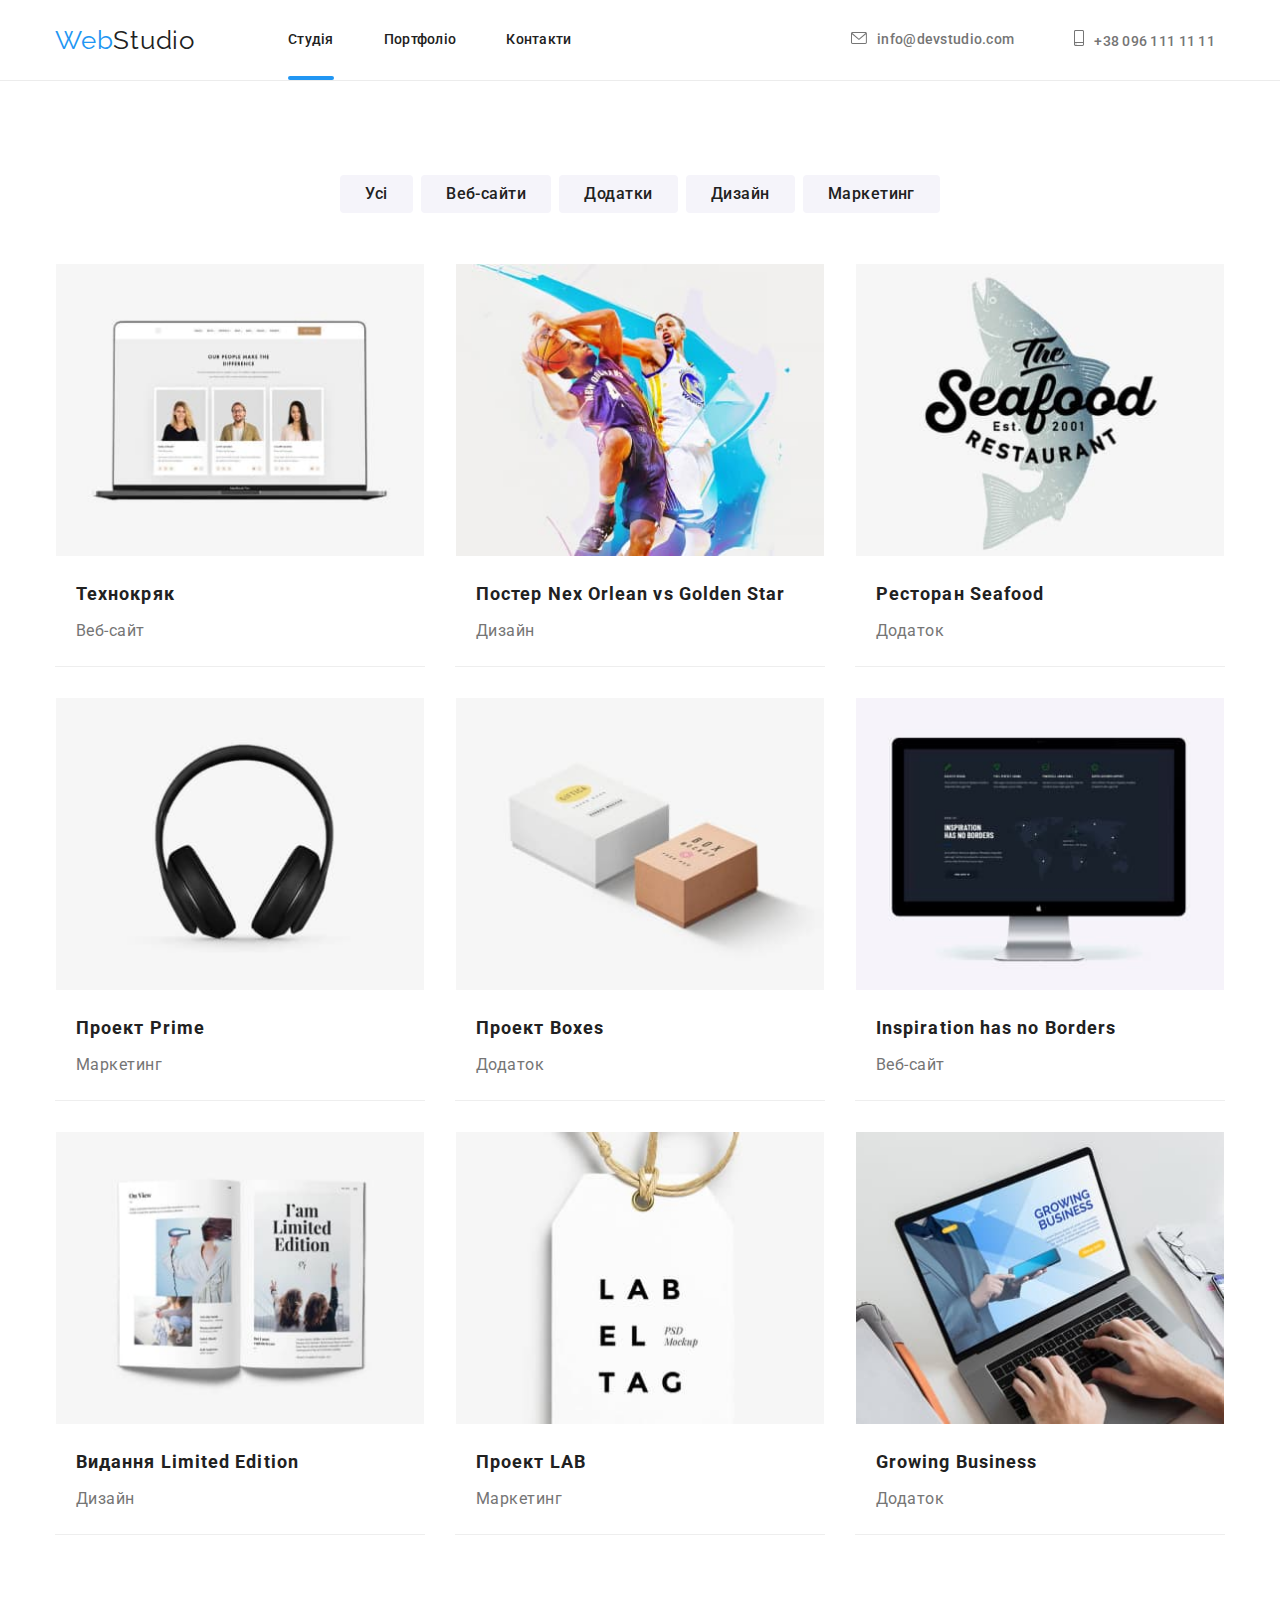
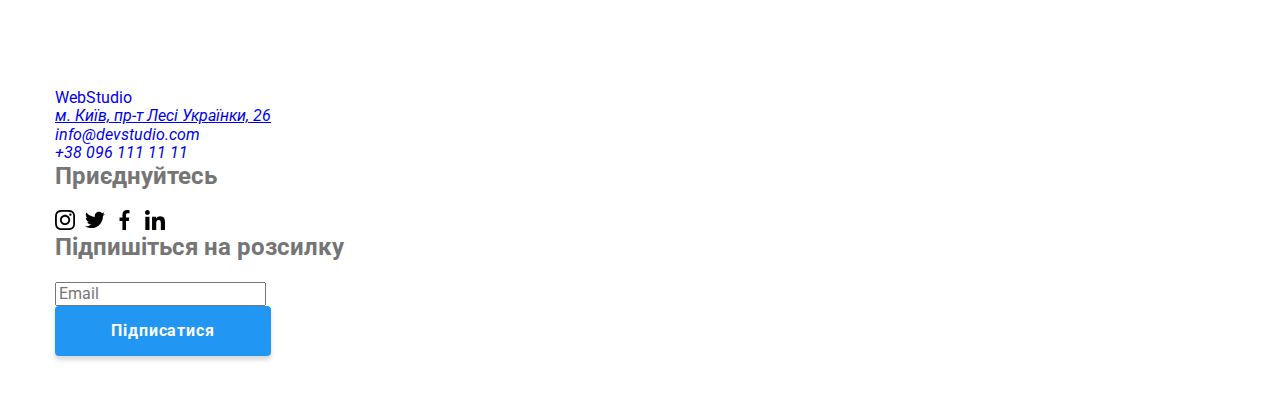
==== portgolio.html @ 2755cb15 "BEM-index.html" ====
<!DOCTYPE html>
<html lang="uk">
  <head>
    <meta charset="UTF-8" />
    <meta http-equiv="X-UA-Compatible" content="IE=edge" />
    <meta name="viewport" content="width=device-width, initial-scale=1.0" />
    <title>Document</title>

    <link rel="preconnect" href="https://fonts.googleapis.com" />
    <link rel="preconnect" href="https://fonts.gstatic.com" crossorigin />
    <link
      href="https://fonts.googleapis.com/css2?family=Raleway:wght@700&family=Roboto:wght@400;500;700;900&display=swap"
      rel="stylesheet"
    />
    <link rel="stylesheet" href="https://cdnjs.cloudflare.com/ajax/libs/modern-normalize/1.1.0/modern-normalize.css" />
    <link rel="stylesheet" href="./css/styles.css" />
  </head>
  <body>
    <header>
      <div class="container header">
        <a href="./index.html" class="logo header__logo link"><span class="logo__part">Web</span>Studio</a>
        <nav>
          <ul class="nav list">
            <li class="nav__item">
              <a href="./index.html" class="nav__link current">Студія</a>
            </li>
            <li class="nav__item">
              <a href="./portgolio.html" class="nav__link">Портфоліо</a>
            </li>
            <li class="nav__item"><a href="#" class="nav__link">Контакти</a></li>
          </ul>
        </nav>
        <ul class="contacts-header list">
          <li class="item">
            <a href="mailto:info@devstudio.com" class="link contacts-icon"
              ><svg class="contacts-icon" width="16" height="12">
                <use href="./images/icons.svg#icon-envelope"></use></svg
              >info@devstudio.com</a
            >
          </li>
          <li class="item">
            <a href="tel:+380961111111" class="link contacts-icon"
              ><svg class="contacts-icon" width="10" height="16">
                <use href="./images/icons.svg#icon-smartphone"></use></svg
              >+38 096 111 11 11</a
            >
          </li>
        </ul>
      </div>
    </header>

    <main>
      <section class="section">
        <div class="container">
          <h1 hidden>Портфоліо</h1>
          <ul class="project list">
            <li class="item">
              <button class="filter-button" type="button">Усі</button>
            </li>
            <li class="item">
              <button class="filter-button" type="button">Веб-сайти</button>
            </li>
            <li class="item">
              <button class="filter-button" type="button">Додатки</button>
            </li>
            <li class="item">
              <button class="filter-button" type="button">Дизайн</button>
            </li>
            <li class="item">
              <button class="filter-button" type="button">Маркетинг</button>
            </li>
          </ul>

          <ul class="portfolio list">
            <li class="portfolio-project">
              <a href="#" class="portfolio-link">
                <div class="portfolio-thumb">
                  <img src="./images/project1.jpg" alt="проект1" width="370" height="294" class="foto-project" />
                  <p class="portfolio-overlay">
                    Ресурс пропонує комплексні пропозиції з різним рівнем функціоналу та сервісів. Все це дозволить
                    відвідувачу отримати вичерпні відомості про компанію чи приватну особу.
                  </p>
                </div>
                <!-- <div class="project-description"> -->
                <h3 class="name-project">Технокряк</h3>
                <span class="type-project">Веб-сайт</span>
                <!-- </div> -->
              </a>
            </li>
            <li class="portfolio-project">
              <a class="portfolio-link" href="#">
                <div class="portfolio-thumb">
                  <img src="./images/project2.jpg" alt="проект1" width="370" height="294" class="foto-project" />
                  <p class="portfolio-overlay">
                    Ресурс пропонує комплексні пропозиції з різним рівнем функціоналу та сервісів. Все це дозволить
                    відвідувачу отримати вичерпні відомості про компанію чи приватну особу.
                  </p>
                </div>
                <h3 class="name-project">Постер Nex Orlean vs Golden Star</h3>
                <span class="type-project">Дизайн</span>
              </a>
            </li>
            <li class="portfolio-project">
              <a href="#" class="portfolio-link">
                <div class="portfolio-thumb">
                  <img src="./images/project3.jpg" alt="проект1" width="370" height="294" class="foto-project" />
                  <p class="portfolio-overlay">
                    Ресурс пропонує комплексні пропозиції з різним рівнем функціоналу та сервісів. Все це дозволить
                    відвідувачу отримати вичерпні відомості про компанію чи приватну особу.
                  </p>
                </div>
                <h3 class="name-project">Ресторан Seafood</h3>
                <span class="type-project">Додаток</span>
              </a>
            </li>
            <li class="portfolio-project">
              <a href="#" class="portfolio-link">
                <div class="portfolio-thumb">
                  <img src="./images/project4.jpg" alt="проект1" width="370" height="294" class="foto-project" />
                  <p class="portfolio-overlay">
                    Ресурс пропонує комплексні пропозиції з різним рівнем функціоналу та сервісів. Все це дозволить
                    відвідувачу отримати вичерпні відомості про компанію чи приватну особу.
                  </p>
                </div>
                <h3 class="name-project">Проект Prime</h3>
                <span class="type-project">Маркетинг</span>
              </a>
            </li>
            <li class="portfolio-project">
              <a href="#" class="portfolio-link">
                <div class="portfolio-thumb">
                  <img src="./images/project5.jpg" alt="проект1" width="370" height="294" class="foto-project" />
                  <p class="portfolio-overlay">
                    Ресурс пропонує комплексні пропозиції з різним рівнем функціоналу та сервісів. Все це дозволить
                    відвідувачу отримати вичерпні відомості про компанію чи приватну особу.
                  </p>
                </div>
                <h3 class="name-project">Проект Boxes</h3>
                <span class="type-project">Додаток</span>
              </a>
            </li>
            <li class="portfolio-project">
              <a href="#" class="portfolio-link">
                <div class="portfolio-thumb">
                  <img src="./images/project6.jpg" alt="проект1" width="370" height="294" class="foto-project" />
                  <p class="portfolio-overlay">
                    Ресурс пропонує комплексні пропозиції з різним рівнем функціоналу та сервісів. Все це дозволить
                    відвідувачу отримати вичерпні відомості про компанію чи приватну особу.
                  </p>
                </div>
                <h3 class="name-project">Inspiration has no Borders</h3>
                <span class="type-project">Веб-сайт</span>
              </a>
            </li>
            <li class="portfolio-project">
              <a href="#" class="portfolio-link">
                <div class="portfolio-thumb">
                  <img src="./images/project7.jpg" alt="проект1" width="370" height="294" class="foto-project" />
                  <p class="portfolio-overlay">
                    Ресурс пропонує комплексні пропозиції з різним рівнем функціоналу та сервісів. Все це дозволить
                    відвідувачу отримати вичерпні відомості про компанію чи приватну особу.
                  </p>
                </div>
                <h3 class="name-project">Видання Limited Edition</h3>
                <span class="type-project">Дизайн</span>
              </a>
            </li>
            <li class="portfolio-project">
              <a href="#" class="portfolio-link">
                <div class="portfolio-thumb">
                  <img src="./images/project8.jpg" alt="проект1" width="370" height="294" class="foto-project" />
                  <p class="portfolio-overlay">
                    Ресурс пропонує комплексні пропозиції з різним рівнем функціоналу та сервісів. Все це дозволить
                    відвідувачу отримати вичерпні відомості про компанію чи приватну особу.
                  </p>
                </div>
                <h3 class="name-project">Проект LAB</h3>
                <span class="type-project">Маркетинг</span>
              </a>
            </li>
            <li class="portfolio-project">
              <a href="#" class="portfolio-link">
                <div class="portfolio-thumb">
                  <img src="./images/project9.jpg" alt="проект1" width="370" height="294" class="foto-project" />
                  <p class="portfolio-overlay">
                    Ресурс пропонує комплексні пропозиції з різним рівнем функціоналу та сервісів. Все це дозволить
                    відвідувачу отримати вичерпні відомості про компанію чи приватну особу.
                  </p>
                </div>
                <h3 class="name-project">Growing Business</h3>
                <span class="type-project">Додаток</span>
              </a>
            </li>
          </ul>
        </div>
      </section>
    </main>

    <footer class="footer">
      <div class="container">
        <div class="container-adress">
          <a href="./index.html" class="logo-footer link"><span class="logo-part">Web</span>Studio</a>
          <address class="address">
            <ul class="contacts-footer list">
              <li class="adress-element">
                <a
                  href="https://www.google.com/maps/place/%D0%B1%D1%83%D0%BB%D1%8C%D0%B2%D0%B0%D1%80+%D0%9B%D0%B5%D1%81%D1%96+%D0%A3%D0%BA%D1%80%D0%B0%D1%97%D0%BD%D0%BA%D0%B8,+26,+%D0%9A%D0%B8%D1%97%D0%B2,+%D0%A3%D0%BA%D1%80%D0%B0%D1%97%D0%BD%D0%B0,+02000/@50.4265807,30.5383858,17z/data=!3m1!4b1!4m6!3m5!1s0x40d4cf0e033ecbe9:0x57a4dffefec77da0!8m2!3d50.4265807!4d30.5383858!16s%2Fg%2F1tctq5jv"
                  target="_blank"
                  rel="noopener noreferrer"
                  class="location"
                  >м. Київ, пр-т Лесі Українки, 26</a
                >
              </li>
              <li class="adress-element">
                <a href="mailto:info@devstudio.com" class="contacts-foooter link">info@devstudio.com</a>
              </li>
              <li class="adress-element">
                <a href="tel:+380961111111" class="contacts-foooter link">+38 096 111 11 11</a>
              </li>
            </ul>
          </address>
        </div>
        <div class="container-socials">
          <h2 class="footer-title">Приєднуйтесь</h2>
          <ul class="socials list">
            <li class="socials-item">
              <a class="socials-link" href="#">
                <svg width="20" height="20">
                  <use href="./images/icons.svg#icon-instagram"></use>
                </svg>
              </a>
            </li>
            <li class="socials-item">
              <a class="socials-link" href="#">
                <svg width="20" height="20">
                  <use href="./images/icons.svg#icon-twitter"></use>
                </svg>
              </a>
            </li>
            <li class="socials-item">
              <a class="socials-link" href="#"
                ><svg width="20" height="20">
                  <use href="./images/icons.svg#icon-facebook"></use>
                </svg>
              </a>
            </li>
            <li class="socials-item">
              <a class="socials-link" href="#"
                ><svg width="20" height="20">
                  <use href="./images/icons.svg#icon-linkedin"></use>
                </svg>
              </a>
            </li>
          </ul>
        </div>
        <div class="container-footer-form">
          <h2 class="footer-title">Підпишіться на розсилку</h2>
          <form class="form-footer">
            <input class="footer-input" type="text" placeholder="Email" />
            <div class="form-sub">
              <button class="submit-footer button" type="submit">Підписатися</button>
              <svg class="svg-send" width="24" height="24">
                <use href="./images/icons.svg#icon-send"></use>
              </svg>
            </div>
          </form>
        </div>
      </div>
    </footer>
  </body>
</html>
---- css/styles.css ----
/*колір основного тексту #757575*/
/*додатковий колір тексту #212121*/
/*акцент #2196F3*/
/*білий #FFFFFF*/
/*background #2F303A*/
/*secondary-background #F5F4FA*/
/*portfolio-project-border #EEEEEE*/
/*hero-button-fokus #188CE8*/

/*root*/
:root {
    --primary-text-color: #757575;
    --title-text-color: #212121;

    --accent-color: #2196F3;
    --white: #FFFFFF;
    --black: #000000;

    --background: #2F303A;
    --secondary-background: #F5F4FA;

    --portfolio-project-border: #EEEEEE;
    --hero-button-fokus: #188CE8;
    --border-header: #ECECEC;
    --svg-color: #AFB1B8;
}

/*reset*/
h1,
h2,
h3,
h4,
h5,
h6,
p,
ul {
   margin-top: 0; 
}
img {
    display: block;
    max-width: 100%;
    height: auto;
}

*,
*::before,
*::after {
  box-sizing: border-box;
} 
.list  {
    list-style: none;
    padding: 0;
    margin: 0;
}
.link {
    text-decoration: none;
}

/*body*/
body {
    background-color: var(--white);
    color: var(--primary-text-color);
    font-family: 'Roboto', sans-serif;
}

/*header*/
header {
    border-bottom: 1px solid var(--border-header);
}
.container.header {
    display: flex;
    align-items: center;
}

/*logo*/
.logo {
    font-family: 'Raleway';
    font-style: normal;
    font-size: 26px;
    line-height: 1.19;
    letter-spacing: 0.03em;
    color: var(--title-text-color);
}

.logo__part {
    color: var(--accent-color);
}

.header__logo {
    margin-right: 93px;
}

/*nav*/
.nav {
    display: flex;
}
.nav__item:not( :last-child) {
    margin-right: 50px;
} 
.nav__link {
    display: block;
    font-style: normal;
    font-weight: 500;
    font-size: 14px;
    line-height: 1.14;
    letter-spacing: 0.02em;
    text-decoration: none;
    color: var(--title-text-color); 
    padding-top: 32px;
    padding-bottom: 32px;

    transition: color 250ms cubic-bezier(0.4, 0, 0.2, 1);
}
.nav__link:hover, 
.nav__link:focus {
    color: var(--accent-color);
}
.nav__item {
    position: relative;
}

.nav__link.current::after {
    position: absolute;
    bottom: 0;
    left: 0;
    left: 0;
    bottom: 0;
    width: 100%;
    height: 4px;
    background-color: var(--accent-color);
    border-radius: 2px;
    content: "";
}

/*contacts*/
.contacts-header {
    display: flex;
    margin-left: auto;
}
.contacts-icon {
    margin-right: 10px;
    fill: currentColor;
}
.contacts-header .item + .item {
    margin-left: 50px;
}
.contacts-header .link {
    font-style: normal;
    font-weight: 500;
    font-size: 14px;
    line-height: 1.14;
    letter-spacing: 0.02em;
    color: var(--primary-text-color);

    transition: color 250ms cubic-bezier(0.4, 0, 0.2, 1);
}
.contacts-header .link:hover, 
.contacts-header .link:focus{
    color: var(--accent-color);
}

/*main*/
.section {
    padding: 94px 0; 
}
.container {
    margin-left: auto;
    margin-right: auto;
    width: 1200px;
    padding-left: 15px;
    padding-right: 15px;
}

/*hero section*/
.hero {
    max-width: 1600px;
    text-align: center;
    padding-top: 200px;
    padding-bottom: 200px;   
    background-color: var(--background);
}
.hero.overlay {
    /* height: 600px; */
    margin-left: auto;
    margin-right: auto;
    
    background-image: linear-gradient(to right, rgba(47, 48, 58, 0.4), rgba(47, 48, 58, 0.4)), url("../images/bghero.jpg");  
    background-repeat: no-repeat;
    background-position: center;
    background-size: cover;
}

.hero__title {
    margin-left: auto;
    margin-right: auto;
    margin-bottom: 30px;
    font-size: 44px;
    line-height: 1.36;
    letter-spacing: 0.06em;
    max-width: 696px;
    text-transform: uppercase;
    color: var(--white);
}
.button {
    min-width: 216px;
    border: none;
    box-shadow: 0px 4px 4px rgba(0, 0, 0, 0.15);
    border-radius: 4px;
    padding: 10px 32px;

    background-color: var(--accent-color);
    color: var(--white);
    cursor: pointer;
    font-weight: 700;
    font-size: 16px;
    line-height: 1.875; 
    letter-spacing: 0.06em;
    
    transition-property: background-color;
    transition-duration: 250ms;
    transition-timing-function: cubic-bezier(0.4, 0, 0.2, 1);
}
.button:hover,
.button:focus {
    background-color: var(--hero-button-fokus);
}

/*features section*/
.feature-set {
    padding-bottom: 0;
}
.features {
    display: flex;
    justify-content: space-between;
}   
.features__icon {
    display: flex;
    align-items: center;
    justify-content: center;
    padding: 25px 10px;
    margin-right: auto;
    margin-left: auto;
    margin-bottom: 30px;
    background-color: var(--secondary-background); 
}
.features__title {
    margin-bottom: 10px;
    font-size: 14px;
    line-height: 16px;
    letter-spacing: 0.03em;
    text-transform: uppercase;
    color: var(--title-text-color);
}
.features__description {
    max-width: 270px;
    margin-bottom: 0;
    font-size: 14px;
    line-height: 1.71;
    letter-spacing: 0.03em;
}

/*work section*/
.work {
    display: flex;
    justify-content: space-between;
}
.work__title {
    margin-bottom: 50px;
    font-size: 36px;
    line-height: 1.16;
    text-align: center;
    letter-spacing: 0.03em;
    color: var(--title-text-color);
}
.work__thumb {
    position: relative;
}
.work__subtitle {
    position: absolute;
    bottom:0;
    margin: 0;
    min-width: 370px;
    max-height: 70px;
    padding-top: 27px;
    padding-bottom: 27px;
    font-weight: 700;
    font-size: 14px;
    line-height: 1.14;
    text-align: center;
    letter-spacing: 0.03em;
    text-transform: uppercase;
    color: var(--white);
    background-color: rgba(47, 48, 58, 0.8);
}

/*team section*/
.team-section {
    background-color: var(--secondary-background);
}
.team-section__title {
    margin-bottom: 50px;
    font-size: 36px;
    line-height: 1.16;
    text-align: center;
    letter-spacing: 0.03em;
    color: var(--title-text-color);
}
.team {
    display: flex;
    align-items: center;
    justify-content: space-between;
}
.team-member {
    max-width: 270px;
    height: auto;
    background: var(--white);
/* material shadow v1 */
    box-shadow: 0px 1px 3px rgba(0, 0, 0, 0.12), 
                0px 1px 1px rgba(0, 0, 0, 0.14), 
                0px 2px 1px rgba(0, 0, 0, 0.2);
    border-radius: 0px 0px 4px 4px;
}
.team-member__foto{
    margin-bottom: 30px;
}
.team-member__name {
    margin-bottom: 10px;
    font-weight: 500;
    font-size: 16px;
    line-height: 1.18;
    text-align: center;
    letter-spacing: 0.03em;
    color: var(--title-text-color);
}
.team-member__position {
    margin-bottom: 16px;
    font-size: 16px;
    line-height: 1.18;
    text-align: center;
    letter-spacing: 0.03em;
}

/*team member socials*/
/* 
.socials__link--member {
    background-color: var(--white);
    fill: var(--primary-text-color);

    transition-property: fill; 
    transition-duration: 250ms;
    transition-timing-function: cubic-bezier(0.4, 0, 0.2, 1);  
}
.team-section .socials-link:hover,
.team-section .socials-link:focus {
    background-color: var(--accent-color);
    fill: var(--white);
} */
.team-member__socials {
    align-items: center;
    justify-content: center;
    padding-bottom: 30px;
}
.socials__link--member {
    background-color: var(--white);
    fill: var(--primary-text-color);
}

.socials__link--member:hover,
.socials__link--member:focus {
    background-color: var(--accent-color);
    fill: var(--white);
}

/*clients*/
.clients {
    display: flex;
    flex-direction: column;
}
.clients__title {
    margin-bottom: 50px;
    font-size: 36px;
    line-height: 1.166;
    text-align: center;
    letter-spacing: 0.03em;
    color: var(--title-text-color);
}
.clients-list {
    display: flex;
    gap: 30px;
}
.company {
    width: 170px;
    height: 92px;
}
.company__link {
    display: flex;
    align-items: center;
    justify-content: center;
    
    width: 100%;
    height: 100%;

    fill: var(--svg-color);
    background-color: var(--white);
    border: 1px solid var(--svg-color);
    border-radius: 4px;  
    
    transition: fill 250ms cubic-bezier(0.4, 0, 0.2, 1), border 250ms cubic-bezier(0.4, 0, 0.2, 1); 
}
.company__link:hover, 
.company__link:focus {
    fill: var(--accent-color);
    border: 1px solid var(--accent-color);
    border-radius: 4px;
}

/*footer containers*/
.footer-section {
    background-color: var(--background);
}
.footer {
    display: flex;
    align-items: baseline;
    padding-top: 60px;
    padding-bottom: 60px;
}

.adress-container {
    display: flex;
    flex-direction: column;
    align-items: flex-start; 
    margin-right: 70px;
}

.footer-socials {
    display: flex;
    flex-direction: column;
    align-items: flex-start;   
}


/*logo footer*/
.footer__logo {
    display: block;
    margin-bottom: 20px;
    color: var(--white);
}

/*location*/
.footer-contacts__location {
    display: block;
    font-style: normal;
    font-size: 14px;

    line-height: 1.71;
    letter-spacing: 0.03em;    
    text-decoration: none;
    color: var(--white);
}
.footer-contacts__item {
    font-style: normal;
    font-size: 14px;

    line-height: 1.14;
    letter-spacing: 0.02em;
    color: var(--primary-text-color);

    transition: color 250ms cubic-bezier(0.4, 0, 0.2, 1);
}
.footer-contacts__item:hover, 
.footer-contacts__item:focus{
    color: var(--accent-color);
}
.adress__item:not(:nth-child(3n)) {
    margin-bottom: 9px;
}

/*socials footer*/
.footer-socials__title {
    margin-bottom: 20px;
    font-size: 14px;
    line-height: 1.14;
    letter-spacing: 0.03em;
    text-transform: uppercase;
    color: var(--white);
}
.socials {
    display: flex;
    align-items: center;
    gap: 10px;
}
.socials__item {
    width: 44px;
    height: 44px;
}
.socials__link {
    display: flex;
    align-items: center;
    justify-content: center;
    
    width: 100%;
    height: 100%;

    border-radius: 50%;

    transition: background-color 250ms cubic-bezier(0.4, 0, 0.2, 1);
}
.socials__link--footer {
    fill: var(--white);

    background-color: rgba(255, 255, 255, 0.1);     
}
.socials__link--footer:hover, 
.socials__link--footer:focus {
    background-color: var(--accent-color);
}

/* form-footer */
.footer-form {
    margin-left: auto;
}
.footer-form__section {
    display: flex;
    align-items: center;
    justify-content: center;
}
.footer-form__input {
    margin-right: 12px;
    width: 358px;
    height: 50px;
    padding: 15px 16px;
    border: 1px solid rgba(255, 255, 255, 0.3);
    border-radius: 4px;
    outline: none;
}
.footer-form__input:focus {
    border: 1px solid var(--accent-color);
    background-color: transparent;
}
.footer-form__submit-btn {
    min-width: 200px;
    padding: 10px 62px 10px 28px;  
}
.footer-form__submit-btn:hover,
.footer-form__submit-btn:focus {
    background-color: var(--hero-button-fokus);
}
.footer-form__submit {
    position: relative;
}
.footer-form__svg {
    position: absolute;
    top: 50%;
    right: 28px;
    transform: translateY(-50%);
}


/*portfolio*/
.project {
    display: flex;
    justify-content: center;   
    margin-bottom: 50px;
}
.project .item:not( :last-child) {
    margin-right: 8px;
}
.filter-button {
    padding: 6px 25px;
    min-width: 73px;
    background-color: var(--secondary-background);
    border: none;
    border-radius: 4px;
    cursor: pointer;
    font-weight: 500;
    font-size: 16px;
    line-height: 1.625; 
    text-align: center;
    letter-spacing: 0.03em;
    color: var(--title-text-color);

    transition: color 250ms cubic-bezier(0.4, 0, 0.2, 1);
}
.filter-button:hover,
.filter-button:focus {
    background-color: var(--accent-color);
    color: var(--white);

    box-shadow: 0px 3px 1px rgba(0, 0, 0, 0.1), 0px 1px 2px rgba(0, 0, 0, 0.08), 0px 2px 2px rgba(0, 0, 0, 0.12);
    border-radius: 4px;
}
.portfolio {
    display: flex;
    flex-wrap: wrap;
}
.portfolio-project {
    max-width: 370px;
    height: 404px;
    background: var(--white);

    border-bottom: 1px solid var(--portfolio-project-border);

    margin-right: 30px;
    margin-bottom: 30px;
}
.portfolio-project:nth-child(3n) {
    margin-right: 0;
}
.portfolio-project:nth-last-child(-n + 3) {
    margin-bottom: 0;
}
.portfolio-link {
    display: flex;
    flex-direction: column;
    width: 100%;
    height: 100%;
    text-decoration: none;
    border: 1px solid transparent;

    transition: border 250ms cubic-bezier(0.4, 0, 0.2, 1);
}

.portfolio-link:hover,
.portfolio-link:focus{
border: 1px solid #EEEEEE;
box-shadow: 0px 1px 1px rgba(0, 0, 0, 0.12), 
            0px 4px 4px rgba(0, 0, 0, 0.06), 
            1px 4px 6px rgba(0, 0, 0, 0.16);
}
.foto-project {
    margin-bottom: 20px;
}
.name-project {
    padding-left: 20px;
    font-weight: 700;
    font-size: 18px;
    line-height: 2;
    letter-spacing: 0.06em;
    color: var(--title-text-color);
    margin-bottom: 4px;
}
.type-project {
    padding-left: 20px;
    font-size: 16px;
    line-height: 1.875;
    letter-spacing: 0.03em;
    text-decoration: none;
    color: var(--primary-text-color);
}

/* animation */
.portfolio-thumb {
    position: relative;
    margin-left: auto;
    margin-right: auto;
    overflow: hidden;
}
.portfolio-link:hover .portfolio-overlay {
   transform: translateY(0); 
}
.portfolio-overlay {
    position: absolute;
    left: 0;
    top: 0;
    width: 100%;
    height: 100%;
    background-color:var(--accent-color);
    transform: translateY(100%);
    transition-property: transform;
    transition-duration: 250ms;
    transition-timing-function: cubic-bezier(0.4, 0, 0.2, 1);
}
.portfolio-overlay {
    color: var(--white);
    padding: 63px 24px;
    margin: 0;
    font-size: 18px;
    line-height: 1.555;
    letter-spacing: 0.03em;
}

/* modal */
.backdrop {
    position: fixed;
    top: 0;
    left: 0;
    width: 100%;
    height: 100%;
    background-color: rgba(0, 0, 0, 0.5);
    /* transform: scale(100%); */
    transition: opacity 250ms cubic-bezier(0.4, 0, 0.2, 1), visibility 250ms cubic-bezier(0.4, 0, 0.2, 1);
}
.backdrop.is-hidden .modal {
    transform: translate(-50%, -50%) scale(1.5);
}
.is-hidden {
    opacity: 0;
    visibility: hidden;
    pointer-events: none;
}
.modal {
    position: absolute;
    top: 50%;
    left: 50%;
    transform: translate(-50%, -50%);
    width: 100%;
    max-width: 528px;
    height: 100%;
    max-height: 581px;
    background-color: var(--white);
    transition: transform 250ms cubic-bezier(0.4, 0, 0.2, 1);
    /* overflow-y: auto; */
}
.form {
    padding: 0 40px 40px 40px;
}
.button-close {
    position: absolute;
    display: flex;
    align-items: center;
    justify-content: center;
    top: 8px;
    right: 8px;
    width: 30px;
    height: 30px;
    fill: var(--black);
    background-color: var(--white);
    border-radius: 50%;
    border: 1px solid rgba(0, 0, 0, 0.1);
    cursor: pointer;

    transition: fill 250ms cubic-bezier(0.4, 0, 0.2, 1);
}
.button-close:hover,
.button-close:focus {
    fill: var(--accent-color);
}
.form-title {

    padding-top: 40px;
    margin-bottom: 12px;
    font-size: 20px;
    line-height: 1.15;
    text-align: center;
    letter-spacing: 0.03em;
    color: var(--title-text-color);
}

/* form */
.form {
    display: flex;
    flex-direction: column;
}
.form-field-label {
    font-size: 12px;
    line-height: 1.166;
    margin-bottom: 4px;
    letter-spacing: 0.01em;
    color: var(--primary-text-color);
}
.form-field-input {
    width: 100%;
    height: 40px;
    padding: 0 12px 0 42px;
    border: 1px solid rgba(33, 33, 33, 0.2);
    border-radius: 4px;
    outline: none;
}
.form-field-input:focus {
    border: 1px solid var(--accent-color);
}
 
.form-field-input:focus + .form-field-icon {
    fill: var(--accent-color);
}
.form-field {
    position: relative;
    margin-bottom: 10px;
}
.form-field-icon {
    position: absolute;
    top: 50%;
    left: 12px;
    transform: translateY(-50%);
}
.form-field-textarea {
    margin-bottom: 20px;
    resize: none;
    width: 100%;
    height: 120px;
    padding: 12px 16px;
    border: 1px solid rgba(33, 33, 33, 0.2);
    border-radius: 4px;
    outline: none;
}
.form-field-textarea:focus {
    border: 1px solid var(--accent-color);
}
.form-field-textarea::placeholder {
    font-size: 12px;
    line-height: 1.166;
    letter-spacing: 0.01em;
    color: rgba(117, 117, 117, 0.5);
}

/* checkbox */
.form-field-checkbox {
    display: flex;
    margin-bottom: 30px;
}
.checkbox {
    appearance: none;
}
.checkbox-label {
    position: relative;
    cursor: pointer;
    padding-left: 23px;
}
.checkbox-icon {
    position: absolute;
    /* top: 0;
    left: 0; */
    /* margin: 0; */
    fill: transparent;
    border: 2px solid var(--title-text-color); 
    border-radius: 2px;
}
.checkbox:checked + .checkbox-icon {
    fill: var(--white);
    background-color: var(--accent-color);
    border: 2px solid var(--accent-color);
}

/* submit-modal button */
.submit-modal.button {
    min-width: 200px;
    margin-left: auto;
    margin-right: auto;
    padding: 10px 52px;
    box-shadow: none;
}
.submit-modal.button:hover,
.submit-modal.button:focus {
    box-shadow: 0px 4px 4px rgba(0, 0, 0, 0.15);
}
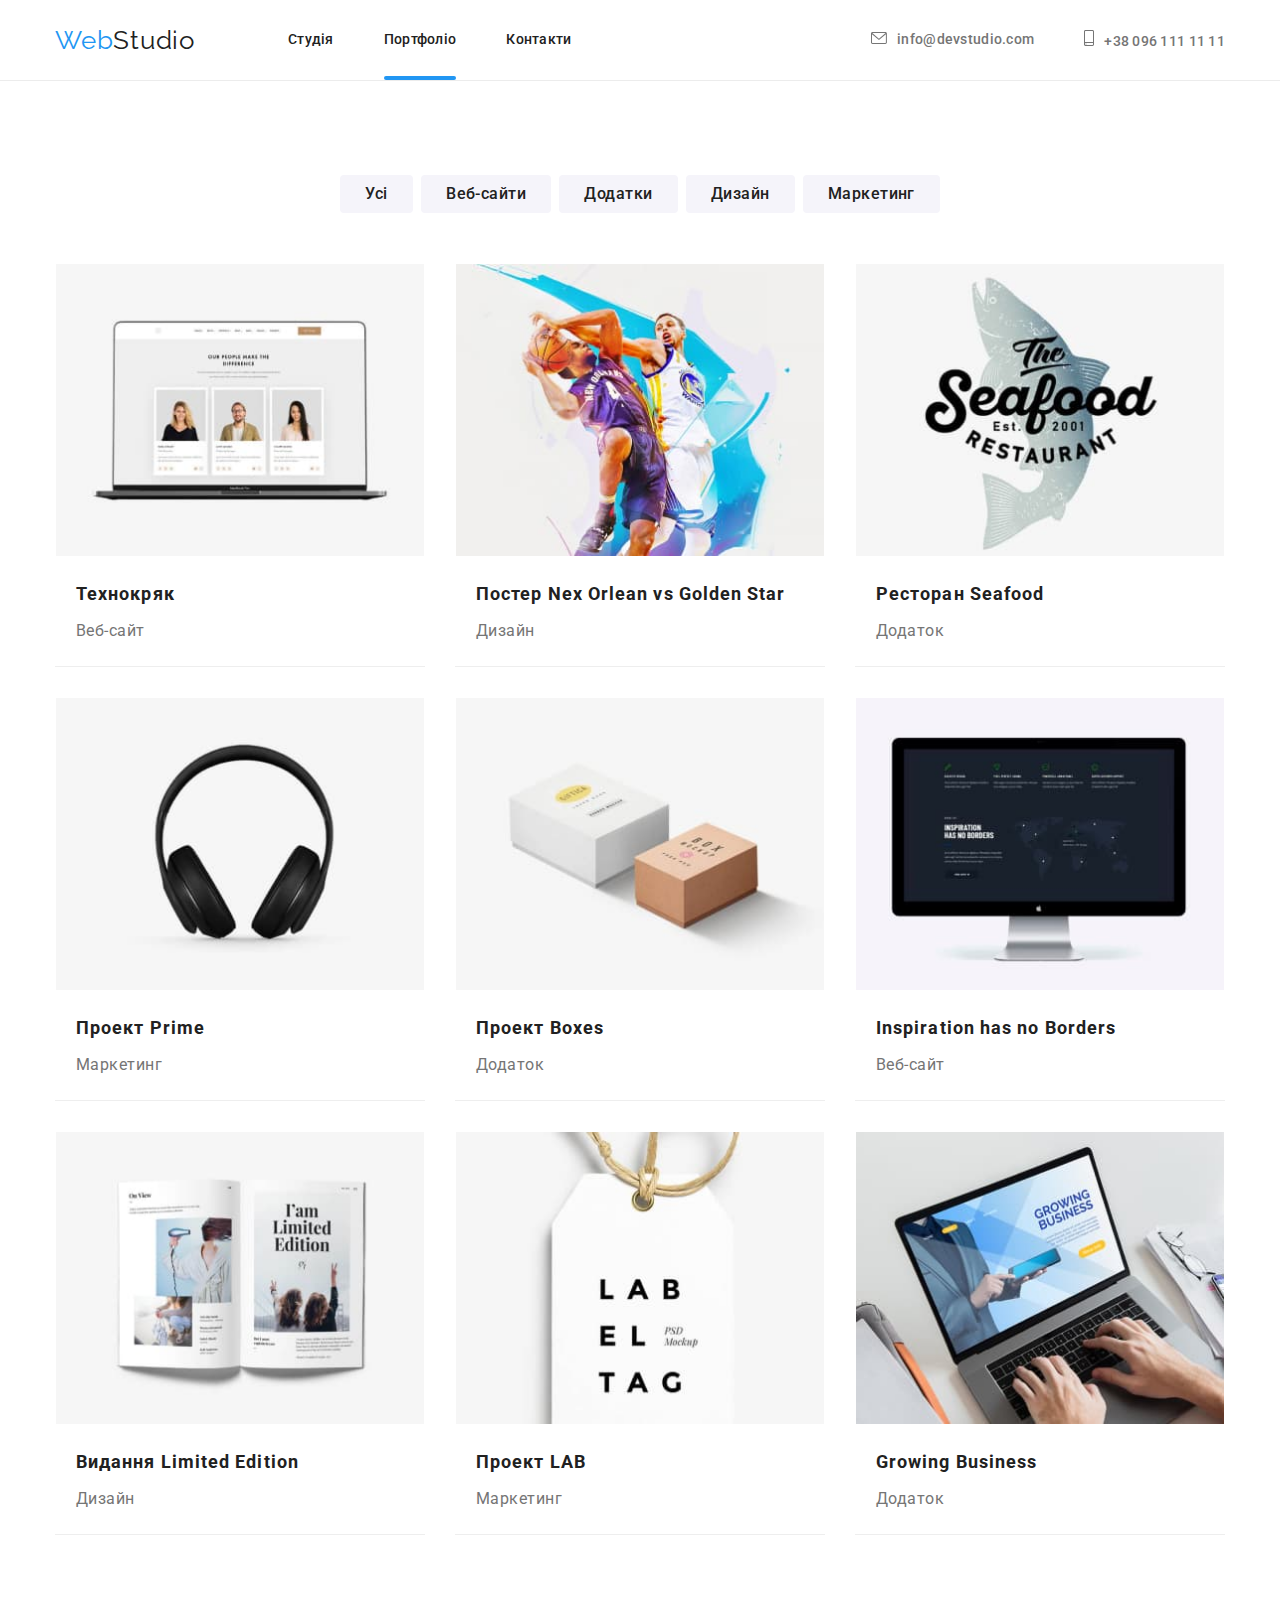
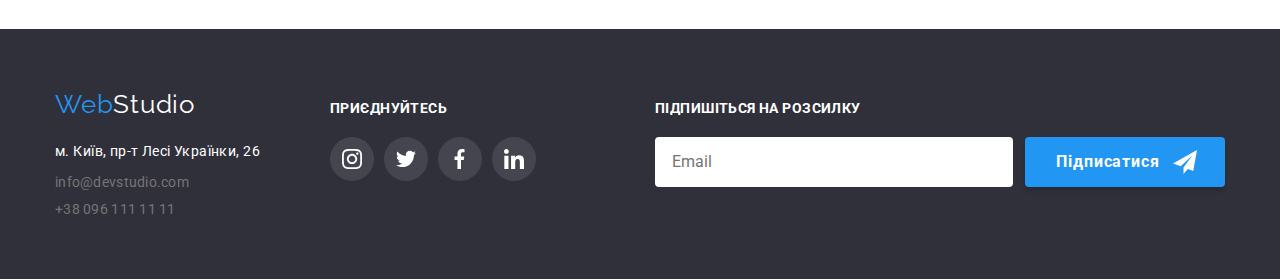
==== commit 589cd584: "homework7_scss_start" ====
--- a/portgolio.html
+++ b/portgolio.html
@@ -22,25 +22,25 @@
         <nav>
           <ul class="nav list">
             <li class="nav__item">
-              <a href="./index.html" class="nav__link current">Студія</a>
+              <a href="./index.html" class="nav__link">Студія</a>
             </li>
             <li class="nav__item">
-              <a href="./portgolio.html" class="nav__link">Портфоліо</a>
+              <a href="./portgolio.html" class="nav__link current">Портфоліо</a>
             </li>
             <li class="nav__item"><a href="#" class="nav__link">Контакти</a></li>
           </ul>
         </nav>
         <ul class="contacts-header list">
-          <li class="item">
-            <a href="mailto:info@devstudio.com" class="link contacts-icon"
-              ><svg class="contacts-icon" width="16" height="12">
+          <li class="contacts-header__item">
+            <a href="mailto:info@devstudio.com" class="contacts-header__link link"
+              ><svg class="contacts-header__icon" width="16" height="12">
                 <use href="./images/icons.svg#icon-envelope"></use></svg
               >info@devstudio.com</a
             >
           </li>
-          <li class="item">
-            <a href="tel:+380961111111" class="link contacts-icon"
-              ><svg class="contacts-icon" width="10" height="16">
+          <li class="contacts-header__item">
+            <a href="tel:+380961111111" class="contacts-header__link link"
+              ><svg class="contacts-header__icon" width="10" height="16">
                 <use href="./images/icons.svg#icon-smartphone"></use></svg
               >+38 096 111 11 11</a
             >
@@ -54,141 +54,141 @@
         <div class="container">
           <h1 hidden>Портфоліо</h1>
           <ul class="project list">
-            <li class="item">
-              <button class="filter-button" type="button">Усі</button>
-            </li>
-            <li class="item">
-              <button class="filter-button" type="button">Веб-сайти</button>
-            </li>
-            <li class="item">
-              <button class="filter-button" type="button">Додатки</button>
-            </li>
-            <li class="item">
-              <button class="filter-button" type="button">Дизайн</button>
-            </li>
-            <li class="item">
-              <button class="filter-button" type="button">Маркетинг</button>
+            <li class="project__item">
+              <button class="project__button" type="button">Усі</button>
+            </li>
+            <li class="project__item">
+              <button class="project__button" type="button">Веб-сайти</button>
+            </li>
+            <li class="project__item">
+              <button class="project__button" type="button">Додатки</button>
+            </li>
+            <li class="project__item">
+              <button class="project__button" type="button">Дизайн</button>
+            </li>
+            <li class="project__item">
+              <button class="project__button" type="button">Маркетинг</button>
             </li>
           </ul>
 
           <ul class="portfolio list">
-            <li class="portfolio-project">
-              <a href="#" class="portfolio-link">
-                <div class="portfolio-thumb">
-                  <img src="./images/project1.jpg" alt="проект1" width="370" height="294" class="foto-project" />
-                  <p class="portfolio-overlay">
+            <li class="project-item">
+              <a href="#" class="project-item__link">
+                <div class="project-item__thumb">
+                  <img src="./images/project1.jpg" alt="проект1" width="370" height="294" class="project-item__foto" />
+                  <p class="project-item__overlay">
                     Ресурс пропонує комплексні пропозиції з різним рівнем функціоналу та сервісів. Все це дозволить
                     відвідувачу отримати вичерпні відомості про компанію чи приватну особу.
                   </p>
                 </div>
                 <!-- <div class="project-description"> -->
-                <h3 class="name-project">Технокряк</h3>
-                <span class="type-project">Веб-сайт</span>
+                <h3 class="project-item__name">Технокряк</h3>
+                <span class="project-item__type">Веб-сайт</span>
                 <!-- </div> -->
               </a>
             </li>
-            <li class="portfolio-project">
-              <a class="portfolio-link" href="#">
-                <div class="portfolio-thumb">
-                  <img src="./images/project2.jpg" alt="проект1" width="370" height="294" class="foto-project" />
-                  <p class="portfolio-overlay">
-                    Ресурс пропонує комплексні пропозиції з різним рівнем функціоналу та сервісів. Все це дозволить
-                    відвідувачу отримати вичерпні відомості про компанію чи приватну особу.
-                  </p>
-                </div>
-                <h3 class="name-project">Постер Nex Orlean vs Golden Star</h3>
-                <span class="type-project">Дизайн</span>
-              </a>
-            </li>
-            <li class="portfolio-project">
-              <a href="#" class="portfolio-link">
-                <div class="portfolio-thumb">
-                  <img src="./images/project3.jpg" alt="проект1" width="370" height="294" class="foto-project" />
-                  <p class="portfolio-overlay">
-                    Ресурс пропонує комплексні пропозиції з різним рівнем функціоналу та сервісів. Все це дозволить
-                    відвідувачу отримати вичерпні відомості про компанію чи приватну особу.
-                  </p>
-                </div>
-                <h3 class="name-project">Ресторан Seafood</h3>
-                <span class="type-project">Додаток</span>
-              </a>
-            </li>
-            <li class="portfolio-project">
-              <a href="#" class="portfolio-link">
-                <div class="portfolio-thumb">
-                  <img src="./images/project4.jpg" alt="проект1" width="370" height="294" class="foto-project" />
-                  <p class="portfolio-overlay">
-                    Ресурс пропонує комплексні пропозиції з різним рівнем функціоналу та сервісів. Все це дозволить
-                    відвідувачу отримати вичерпні відомості про компанію чи приватну особу.
-                  </p>
-                </div>
-                <h3 class="name-project">Проект Prime</h3>
-                <span class="type-project">Маркетинг</span>
-              </a>
-            </li>
-            <li class="portfolio-project">
-              <a href="#" class="portfolio-link">
-                <div class="portfolio-thumb">
-                  <img src="./images/project5.jpg" alt="проект1" width="370" height="294" class="foto-project" />
-                  <p class="portfolio-overlay">
-                    Ресурс пропонує комплексні пропозиції з різним рівнем функціоналу та сервісів. Все це дозволить
-                    відвідувачу отримати вичерпні відомості про компанію чи приватну особу.
-                  </p>
-                </div>
-                <h3 class="name-project">Проект Boxes</h3>
-                <span class="type-project">Додаток</span>
-              </a>
-            </li>
-            <li class="portfolio-project">
-              <a href="#" class="portfolio-link">
-                <div class="portfolio-thumb">
-                  <img src="./images/project6.jpg" alt="проект1" width="370" height="294" class="foto-project" />
-                  <p class="portfolio-overlay">
-                    Ресурс пропонує комплексні пропозиції з різним рівнем функціоналу та сервісів. Все це дозволить
-                    відвідувачу отримати вичерпні відомості про компанію чи приватну особу.
-                  </p>
-                </div>
-                <h3 class="name-project">Inspiration has no Borders</h3>
-                <span class="type-project">Веб-сайт</span>
-              </a>
-            </li>
-            <li class="portfolio-project">
-              <a href="#" class="portfolio-link">
-                <div class="portfolio-thumb">
-                  <img src="./images/project7.jpg" alt="проект1" width="370" height="294" class="foto-project" />
-                  <p class="portfolio-overlay">
-                    Ресурс пропонує комплексні пропозиції з різним рівнем функціоналу та сервісів. Все це дозволить
-                    відвідувачу отримати вичерпні відомості про компанію чи приватну особу.
-                  </p>
-                </div>
-                <h3 class="name-project">Видання Limited Edition</h3>
-                <span class="type-project">Дизайн</span>
-              </a>
-            </li>
-            <li class="portfolio-project">
-              <a href="#" class="portfolio-link">
-                <div class="portfolio-thumb">
-                  <img src="./images/project8.jpg" alt="проект1" width="370" height="294" class="foto-project" />
-                  <p class="portfolio-overlay">
-                    Ресурс пропонує комплексні пропозиції з різним рівнем функціоналу та сервісів. Все це дозволить
-                    відвідувачу отримати вичерпні відомості про компанію чи приватну особу.
-                  </p>
-                </div>
-                <h3 class="name-project">Проект LAB</h3>
-                <span class="type-project">Маркетинг</span>
-              </a>
-            </li>
-            <li class="portfolio-project">
-              <a href="#" class="portfolio-link">
-                <div class="portfolio-thumb">
-                  <img src="./images/project9.jpg" alt="проект1" width="370" height="294" class="foto-project" />
-                  <p class="portfolio-overlay">
-                    Ресурс пропонує комплексні пропозиції з різним рівнем функціоналу та сервісів. Все це дозволить
-                    відвідувачу отримати вичерпні відомості про компанію чи приватну особу.
-                  </p>
-                </div>
-                <h3 class="name-project">Growing Business</h3>
-                <span class="type-project">Додаток</span>
+            <li class="project-item">
+              <a class="project-item__link" href="#">
+                <div class="project-item__thumb">
+                  <img src="./images/project2.jpg" alt="проект1" width="370" height="294" class="project-item__foto" />
+                  <p class="project-item__overlay">
+                    Ресурс пропонує комплексні пропозиції з різним рівнем функціоналу та сервісів. Все це дозволить
+                    відвідувачу отримати вичерпні відомості про компанію чи приватну особу.
+                  </p>
+                </div>
+                <h3 class="project-item__name">Постер Nex Orlean vs Golden Star</h3>
+                <span class="project-item__type">Дизайн</span>
+              </a>
+            </li>
+            <li class="project-item">
+              <a href="#" class="project-item__link">
+                <div class="project-item__thumb">
+                  <img src="./images/project3.jpg" alt="проект1" width="370" height="294" class="project-item__foto" />
+                  <p class="project-item__overlay">
+                    Ресурс пропонує комплексні пропозиції з різним рівнем функціоналу та сервісів. Все це дозволить
+                    відвідувачу отримати вичерпні відомості про компанію чи приватну особу.
+                  </p>
+                </div>
+                <h3 class="project-item__name">Ресторан Seafood</h3>
+                <span class="project-item__type">Додаток</span>
+              </a>
+            </li>
+            <li class="project-item">
+              <a href="#" class="project-item__link">
+                <div class="project-item__thumb">
+                  <img src="./images/project4.jpg" alt="проект1" width="370" height="294" class="project-item__foto" />
+                  <p class="project-item__overlay">
+                    Ресурс пропонує комплексні пропозиції з різним рівнем функціоналу та сервісів. Все це дозволить
+                    відвідувачу отримати вичерпні відомості про компанію чи приватну особу.
+                  </p>
+                </div>
+                <h3 class="project-item__name">Проект Prime</h3>
+                <span class="project-item__type">Маркетинг</span>
+              </a>
+            </li>
+            <li class="project-item">
+              <a href="#" class="project-item__link">
+                <div class="project-item__thumb">
+                  <img src="./images/project5.jpg" alt="проект1" width="370" height="294" class="project-item__foto" />
+                  <p class="project-item__overlay">
+                    Ресурс пропонує комплексні пропозиції з різним рівнем функціоналу та сервісів. Все це дозволить
+                    відвідувачу отримати вичерпні відомості про компанію чи приватну особу.
+                  </p>
+                </div>
+                <h3 class="project-item__name">Проект Boxes</h3>
+                <span class="project-item__type">Додаток</span>
+              </a>
+            </li>
+            <li class="project-item">
+              <a href="#" class="project-item__link">
+                <div class="project-item__thumb">
+                  <img src="./images/project6.jpg" alt="проект1" width="370" height="294" class="project-item__foto" />
+                  <p class="project-item__overlay">
+                    Ресурс пропонує комплексні пропозиції з різним рівнем функціоналу та сервісів. Все це дозволить
+                    відвідувачу отримати вичерпні відомості про компанію чи приватну особу.
+                  </p>
+                </div>
+                <h3 class="project-item__name">Inspiration has no Borders</h3>
+                <span class="project-item__type">Веб-сайт</span>
+              </a>
+            </li>
+            <li class="project-item">
+              <a href="#" class="project-item__link">
+                <div class="project-item__thumb">
+                  <img src="./images/project7.jpg" alt="проект1" width="370" height="294" class="project-item__foto" />
+                  <p class="project-item__overlay">
+                    Ресурс пропонує комплексні пропозиції з різним рівнем функціоналу та сервісів. Все це дозволить
+                    відвідувачу отримати вичерпні відомості про компанію чи приватну особу.
+                  </p>
+                </div>
+                <h3 class="project-item__name">Видання Limited Edition</h3>
+                <span class="project-item__type">Дизайн</span>
+              </a>
+            </li>
+            <li class="project-item">
+              <a href="#" class="project-item__link">
+                <div class="project-item__thumb">
+                  <img src="./images/project8.jpg" alt="проект1" width="370" height="294" class="project-item__foto" />
+                  <p class="project-item__overlay">
+                    Ресурс пропонує комплексні пропозиції з різним рівнем функціоналу та сервісів. Все це дозволить
+                    відвідувачу отримати вичерпні відомості про компанію чи приватну особу.
+                  </p>
+                </div>
+                <h3 class="project-item__name">Проект LAB</h3>
+                <span class="project-item__type">Маркетинг</span>
+              </a>
+            </li>
+            <li class="project-item">
+              <a href="#" class="project-item__link">
+                <div class="project-item__thumb">
+                  <img src="./images/project9.jpg" alt="проект1" width="370" height="294" class="project-item__foto" />
+                  <p class="project-item__overlay">
+                    Ресурс пропонує комплексні пропозиції з різним рівнем функціоналу та сервісів. Все це дозволить
+                    відвідувачу отримати вичерпні відомості про компанію чи приватну особу.
+                  </p>
+                </div>
+                <h3 class="project-item__name">Growing Business</h3>
+                <span class="project-item__type">Додаток</span>
               </a>
             </li>
           </ul>
@@ -196,56 +196,54 @@
       </section>
     </main>
 
-    <footer class="footer">
-      <div class="container">
-        <div class="container-adress">
-          <a href="./index.html" class="logo-footer link"><span class="logo-part">Web</span>Studio</a>
-          <address class="address">
-            <ul class="contacts-footer list">
-              <li class="adress-element">
-                <a
-                  href="https://www.google.com/maps/place/%D0%B1%D1%83%D0%BB%D1%8C%D0%B2%D0%B0%D1%80+%D0%9B%D0%B5%D1%81%D1%96+%D0%A3%D0%BA%D1%80%D0%B0%D1%97%D0%BD%D0%BA%D0%B8,+26,+%D0%9A%D0%B8%D1%97%D0%B2,+%D0%A3%D0%BA%D1%80%D0%B0%D1%97%D0%BD%D0%B0,+02000/@50.4265807,30.5383858,17z/data=!3m1!4b1!4m6!3m5!1s0x40d4cf0e033ecbe9:0x57a4dffefec77da0!8m2!3d50.4265807!4d30.5383858!16s%2Fg%2F1tctq5jv"
-                  target="_blank"
-                  rel="noopener noreferrer"
-                  class="location"
-                  >м. Київ, пр-т Лесі Українки, 26</a
-                >
-              </li>
-              <li class="adress-element">
-                <a href="mailto:info@devstudio.com" class="contacts-foooter link">info@devstudio.com</a>
-              </li>
-              <li class="adress-element">
-                <a href="tel:+380961111111" class="contacts-foooter link">+38 096 111 11 11</a>
-              </li>
-            </ul>
-          </address>
-        </div>
-        <div class="container-socials">
-          <h2 class="footer-title">Приєднуйтесь</h2>
+    <footer class="footer-section">
+      <div class="footer container">
+        <div class="adress">
+          <a href="./index.html" class="logo footer__logo link"><span class="logo__part">Web</span>Studio</a>
+          <ul class="contacts-footer list">
+            <li class="contacts-footer__item">
+              <a
+                href="https://www.google.com/maps/place/%D0%B1%D1%83%D0%BB%D1%8C%D0%B2%D0%B0%D1%80+%D0%9B%D0%B5%D1%81%D1%96+%D0%A3%D0%BA%D1%80%D0%B0%D1%97%D0%BD%D0%BA%D0%B8,+26,+%D0%9A%D0%B8%D1%97%D0%B2,+%D0%A3%D0%BA%D1%80%D0%B0%D1%97%D0%BD%D0%B0,+02000/@50.4265807,30.5383858,17z/data=!3m1!4b1!4m6!3m5!1s0x40d4cf0e033ecbe9:0x57a4dffefec77da0!8m2!3d50.4265807!4d30.5383858!16s%2Fg%2F1tctq5jv"
+                target="_blank"
+                rel="noopener noreferrer"
+                class="contacts-footer__location"
+                >м. Київ, пр-т Лесі Українки, 26</a
+              >
+            </li>
+            <li class="contacts-footer__item">
+              <a href="mailto:info@devstudio.com" class="contacts-footer__link link">info@devstudio.com</a>
+            </li>
+            <li class="contacts-footer__item">
+              <a href="tel:+380961111111" class="contacts-footer__link link">+38 096 111 11 11</a>
+            </li>
+          </ul>
+        </div>
+        <div class="footer-socials">
+          <h2 class="footer__title">Приєднуйтесь</h2>
           <ul class="socials list">
-            <li class="socials-item">
-              <a class="socials-link" href="#">
+            <li class="socials__item">
+              <a class="socials__link socials__link--footer" href="#">
                 <svg width="20" height="20">
                   <use href="./images/icons.svg#icon-instagram"></use>
                 </svg>
               </a>
             </li>
-            <li class="socials-item">
-              <a class="socials-link" href="#">
+            <li class="socials__item">
+              <a class="socials__link socials__link--footer" href="#">
                 <svg width="20" height="20">
                   <use href="./images/icons.svg#icon-twitter"></use>
                 </svg>
               </a>
             </li>
-            <li class="socials-item">
-              <a class="socials-link" href="#"
+            <li class="socials__item">
+              <a class="socials__link socials__link--footer" href="#"
                 ><svg width="20" height="20">
                   <use href="./images/icons.svg#icon-facebook"></use>
                 </svg>
               </a>
             </li>
-            <li class="socials-item">
-              <a class="socials-link" href="#"
+            <li class="socials__item">
+              <a class="socials__link socials__link--footer" href="#"
                 ><svg width="20" height="20">
                   <use href="./images/icons.svg#icon-linkedin"></use>
                 </svg>
@@ -253,13 +251,13 @@
             </li>
           </ul>
         </div>
-        <div class="container-footer-form">
-          <h2 class="footer-title">Підпишіться на розсилку</h2>
-          <form class="form-footer">
-            <input class="footer-input" type="text" placeholder="Email" />
-            <div class="form-sub">
-              <button class="submit-footer button" type="submit">Підписатися</button>
-              <svg class="svg-send" width="24" height="24">
+        <div class="footer-form">
+          <h2 class="footer__title">Підпишіться на розсилку</h2>
+          <form class="footer-form__section" name="email-form" autocomplete="on" novalidate>
+            <input class="footer-form__input" name="email" type="email" placeholder="Email" />
+            <div class="footer-form__submit">
+              <button class="footer-form__submit-btn button" type="submit">Підписатися</button>
+              <svg class="footer-form__svg" width="24" height="24">
                 <use href="./images/icons.svg#icon-send"></use>
               </svg>
             </div>
--- a/css/styles.css
+++ b/css/styles.css
@@ -67,7 +67,7 @@
 header {
     border-bottom: 1px solid var(--border-header);
 }
-.container.header {
+.header {
     display: flex;
     align-items: center;
 }
@@ -137,14 +137,7 @@
     display: flex;
     margin-left: auto;
 }
-.contacts-icon {
-    margin-right: 10px;
-    fill: currentColor;
-}
-.contacts-header .item + .item {
-    margin-left: 50px;
-}
-.contacts-header .link {
+.contacts-header__link {
     font-style: normal;
     font-weight: 500;
     font-size: 14px;
@@ -154,9 +147,17 @@
 
     transition: color 250ms cubic-bezier(0.4, 0, 0.2, 1);
 }
-.contacts-header .link:hover, 
-.contacts-header .link:focus{
+
+.contacts-header__link:hover, 
+.contacts-header__link:focus{
     color: var(--accent-color);
+}
+.contacts-header__icon {
+    margin-right: 10px;
+    fill: currentColor;
+}
+.contacts-header__item:last-child {
+    margin-left: 50px;
 }
 
 /*main*/
@@ -226,7 +227,7 @@
 }
 
 /*features section*/
-.feature-set {
+.features-set {
     padding-bottom: 0;
 }
 .features {
@@ -363,6 +364,10 @@
 .socials__link--member {
     background-color: var(--white);
     fill: var(--primary-text-color);
+
+    transition-property: fill; 
+    transition-duration: 250ms;
+    transition-timing-function: cubic-bezier(0.4, 0, 0.2, 1);
 }
 
 .socials__link--member:hover,
@@ -425,7 +430,7 @@
     padding-bottom: 60px;
 }
 
-.adress-container {
+.adress {
     display: flex;
     flex-direction: column;
     align-items: flex-start; 
@@ -447,7 +452,7 @@
 }
 
 /*location*/
-.footer-contacts__location {
+.contacts-footer__location {
     display: block;
     font-style: normal;
     font-size: 14px;
@@ -457,7 +462,7 @@
     text-decoration: none;
     color: var(--white);
 }
-.footer-contacts__item {
+.contacts-footer__link {
     font-style: normal;
     font-size: 14px;
 
@@ -467,16 +472,16 @@
 
     transition: color 250ms cubic-bezier(0.4, 0, 0.2, 1);
 }
-.footer-contacts__item:hover, 
-.footer-contacts__item:focus{
+.contacts-footer__link:hover, 
+.contacts-footer__link:focus{
     color: var(--accent-color);
 }
-.adress__item:not(:nth-child(3n)) {
+.contacts-footer__item:not(:nth-child(3n)) {
     margin-bottom: 9px;
 }
 
 /*socials footer*/
-.footer-socials__title {
+.footer__title {
     margin-bottom: 20px;
     font-size: 14px;
     line-height: 1.14;
@@ -562,10 +567,10 @@
     justify-content: center;   
     margin-bottom: 50px;
 }
-.project .item:not( :last-child) {
+.project__item:not( :last-child) {
     margin-right: 8px;
 }
-.filter-button {
+.project__button {
     padding: 6px 25px;
     min-width: 73px;
     background-color: var(--secondary-background);
@@ -581,8 +586,8 @@
 
     transition: color 250ms cubic-bezier(0.4, 0, 0.2, 1);
 }
-.filter-button:hover,
-.filter-button:focus {
+.project__button:hover,
+.project__button:focus {
     background-color: var(--accent-color);
     color: var(--white);
 
@@ -593,7 +598,7 @@
     display: flex;
     flex-wrap: wrap;
 }
-.portfolio-project {
+.project-item {
     max-width: 370px;
     height: 404px;
     background: var(--white);
@@ -603,13 +608,13 @@
     margin-right: 30px;
     margin-bottom: 30px;
 }
-.portfolio-project:nth-child(3n) {
+.project-item:nth-child(3n) {
     margin-right: 0;
 }
-.portfolio-project:nth-last-child(-n + 3) {
+.project-item:nth-last-child(-n + 3) {
     margin-bottom: 0;
 }
-.portfolio-link {
+.project-item__link {
     display: flex;
     flex-direction: column;
     width: 100%;
@@ -620,17 +625,17 @@
     transition: border 250ms cubic-bezier(0.4, 0, 0.2, 1);
 }
 
-.portfolio-link:hover,
-.portfolio-link:focus{
+.project-item__link:hover,
+.project-item__link:focus{
 border: 1px solid #EEEEEE;
 box-shadow: 0px 1px 1px rgba(0, 0, 0, 0.12), 
             0px 4px 4px rgba(0, 0, 0, 0.06), 
             1px 4px 6px rgba(0, 0, 0, 0.16);
 }
-.foto-project {
+.project-item__foto {
     margin-bottom: 20px;
 }
-.name-project {
+.project-item__name {
     padding-left: 20px;
     font-weight: 700;
     font-size: 18px;
@@ -639,7 +644,7 @@
     color: var(--title-text-color);
     margin-bottom: 4px;
 }
-.type-project {
+.project-item__type {
     padding-left: 20px;
     font-size: 16px;
     line-height: 1.875;
@@ -649,28 +654,28 @@
 }
 
 /* animation */
-.portfolio-thumb {
+.project-item__thumb {
     position: relative;
     margin-left: auto;
     margin-right: auto;
     overflow: hidden;
 }
-.portfolio-link:hover .portfolio-overlay {
+.project-item__link:hover .project-item__overlay {
    transform: translateY(0); 
 }
-.portfolio-overlay {
+.project-item__overlay {
     position: absolute;
     left: 0;
     top: 0;
     width: 100%;
     height: 100%;
     background-color:var(--accent-color);
-    transform: translateY(100%);
+    transform: translateY(101%);
     transition-property: transform;
     transition-duration: 250ms;
     transition-timing-function: cubic-bezier(0.4, 0, 0.2, 1);
 }
-.portfolio-overlay {
+.project-item__overlay {
     color: var(--white);
     padding: 63px 24px;
     margin: 0;
@@ -735,8 +740,7 @@
 .button-close:focus {
     fill: var(--accent-color);
 }
-.form-title {
-
+.modal__title {
     padding-top: 40px;
     margin-bottom: 12px;
     font-size: 20px;
@@ -751,14 +755,14 @@
     display: flex;
     flex-direction: column;
 }
-.form-field-label {
+.form__label {
     font-size: 12px;
     line-height: 1.166;
     margin-bottom: 4px;
     letter-spacing: 0.01em;
     color: var(--primary-text-color);
 }
-.form-field-input {
+.form__input {
     width: 100%;
     height: 40px;
     padding: 0 12px 0 42px;
@@ -766,24 +770,24 @@
     border-radius: 4px;
     outline: none;
 }
-.form-field-input:focus {
+.form__input:focus {
     border: 1px solid var(--accent-color);
 }
  
-.form-field-input:focus + .form-field-icon {
+.form__input:focus + .form__icon {
     fill: var(--accent-color);
 }
-.form-field {
+.form__field {
     position: relative;
     margin-bottom: 10px;
 }
-.form-field-icon {
+.form__icon {
     position: absolute;
     top: 50%;
     left: 12px;
     transform: translateY(-50%);
 }
-.form-field-textarea {
+.form__textarea {
     margin-bottom: 20px;
     resize: none;
     width: 100%;
@@ -793,10 +797,10 @@
     border-radius: 4px;
     outline: none;
 }
-.form-field-textarea:focus {
+.form__textarea:focus {
     border: 1px solid var(--accent-color);
 }
-.form-field-textarea::placeholder {
+.form__textarea::placeholder {
     font-size: 12px;
     line-height: 1.166;
     letter-spacing: 0.01em;
@@ -804,19 +808,19 @@
 }
 
 /* checkbox */
-.form-field-checkbox {
+.form__field-checkbox {
     display: flex;
     margin-bottom: 30px;
 }
-.checkbox {
+.form__checkbox-input {
     appearance: none;
 }
-.checkbox-label {
+.form__checkbox-label {
     position: relative;
     cursor: pointer;
     padding-left: 23px;
 }
-.checkbox-icon {
+.form__checkbox-icon {
     position: absolute;
     /* top: 0;
     left: 0; */
@@ -825,21 +829,21 @@
     border: 2px solid var(--title-text-color); 
     border-radius: 2px;
 }
-.checkbox:checked + .checkbox-icon {
+.form__checkbox-input:checked + .form__checkbox-icon {
     fill: var(--white);
     background-color: var(--accent-color);
     border: 2px solid var(--accent-color);
 }
 
 /* submit-modal button */
-.submit-modal.button {
+.submit-modal {
     min-width: 200px;
     margin-left: auto;
     margin-right: auto;
     padding: 10px 52px;
     box-shadow: none;
 }
-.submit-modal.button:hover,
-.submit-modal.button:focus {
+.submit-modal:hover,
+.submit-modal:focus {
     box-shadow: 0px 4px 4px rgba(0, 0, 0, 0.15);
 }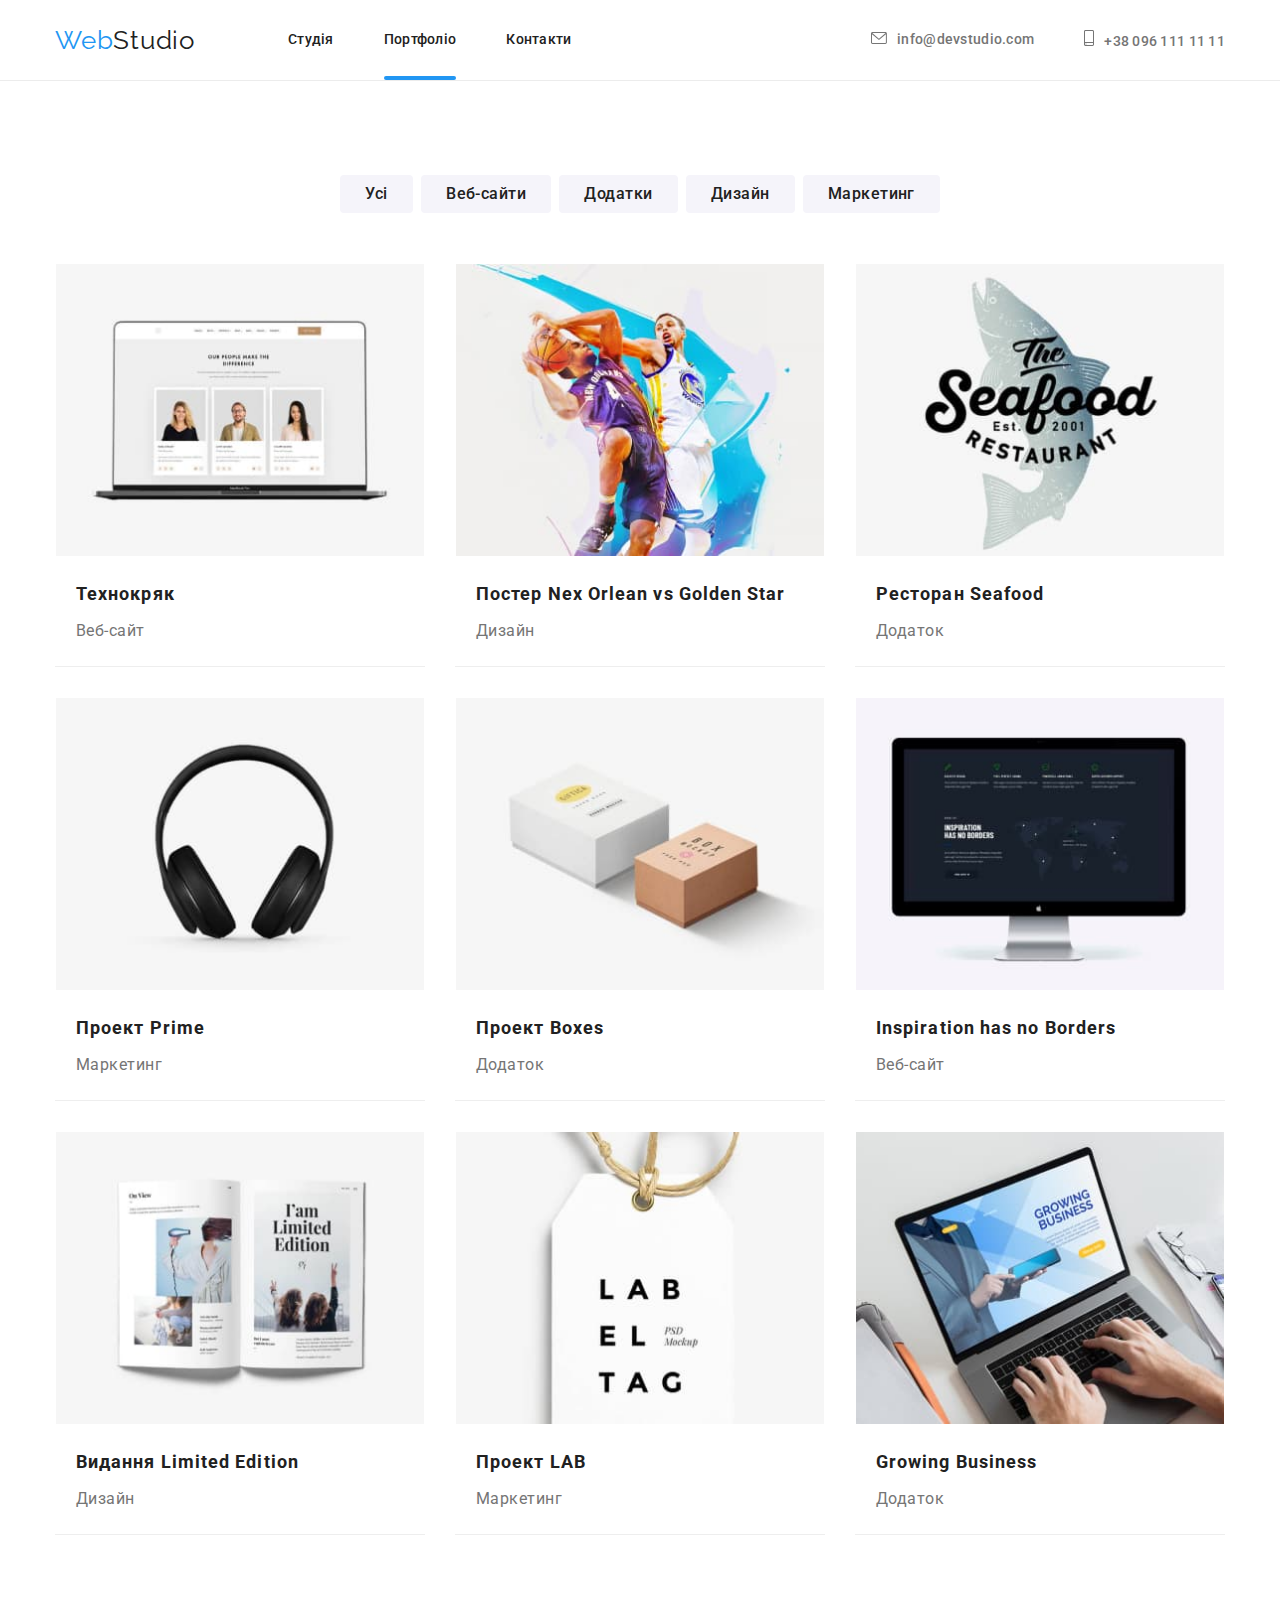
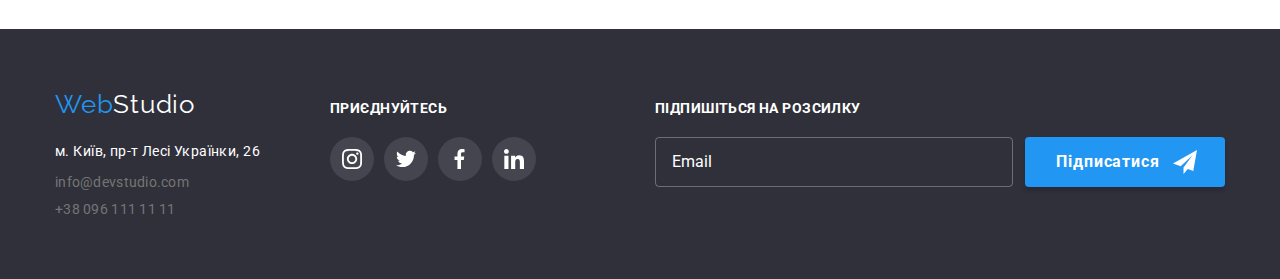
==== commit 936c7d9a: "make scss structure" ====
--- a/portgolio.html
+++ b/portgolio.html
@@ -13,14 +13,14 @@
       rel="stylesheet"
     />
     <link rel="stylesheet" href="https://cdnjs.cloudflare.com/ajax/libs/modern-normalize/1.1.0/modern-normalize.css" />
-    <link rel="stylesheet" href="./css/styles.css" />
+    <link rel="stylesheet" href="./css/main.min.css" />
   </head>
   <body>
     <header>
       <div class="container header">
-        <a href="./index.html" class="logo header__logo link"><span class="logo__part">Web</span>Studio</a>
+        <a href="./index.html" class="logo header__logo"><span class="logo__part">Web</span>Studio</a>
         <nav>
-          <ul class="nav list">
+          <ul class="nav">
             <li class="nav__item">
               <a href="./index.html" class="nav__link">Студія</a>
             </li>
@@ -30,16 +30,16 @@
             <li class="nav__item"><a href="#" class="nav__link">Контакти</a></li>
           </ul>
         </nav>
-        <ul class="contacts-header list">
+        <ul class="contacts-header">
           <li class="contacts-header__item">
-            <a href="mailto:info@devstudio.com" class="contacts-header__link link"
+            <a href="mailto:info@devstudio.com" class="contacts-header__link"
               ><svg class="contacts-header__icon" width="16" height="12">
                 <use href="./images/icons.svg#icon-envelope"></use></svg
               >info@devstudio.com</a
             >
           </li>
           <li class="contacts-header__item">
-            <a href="tel:+380961111111" class="contacts-header__link link"
+            <a href="tel:+380961111111" class="contacts-header__link"
               ><svg class="contacts-header__icon" width="10" height="16">
                 <use href="./images/icons.svg#icon-smartphone"></use></svg
               >+38 096 111 11 11</a
@@ -53,25 +53,25 @@
       <section class="section">
         <div class="container">
           <h1 hidden>Портфоліо</h1>
-          <ul class="project list">
-            <li class="project__item">
-              <button class="project__button" type="button">Усі</button>
-            </li>
-            <li class="project__item">
-              <button class="project__button" type="button">Веб-сайти</button>
-            </li>
-            <li class="project__item">
-              <button class="project__button" type="button">Додатки</button>
-            </li>
-            <li class="project__item">
-              <button class="project__button" type="button">Дизайн</button>
-            </li>
-            <li class="project__item">
-              <button class="project__button" type="button">Маркетинг</button>
-            </li>
-          </ul>
-
-          <ul class="portfolio list">
+          <ul class="filter">
+            <li class="filter__item">
+              <button class="filter__button" type="button">Усі</button>
+            </li>
+            <li class="filter__item">
+              <button class="filter__button" type="button">Веб-сайти</button>
+            </li>
+            <li class="filter__item">
+              <button class="filter__button" type="button">Додатки</button>
+            </li>
+            <li class="filter__item">
+              <button class="filter__button" type="button">Дизайн</button>
+            </li>
+            <li class="filter__item">
+              <button class="filter__button" type="button">Маркетинг</button>
+            </li>
+          </ul>
+
+          <ul class="portfolio">
             <li class="project-item">
               <a href="#" class="project-item__link">
                 <div class="project-item__thumb">
@@ -81,10 +81,8 @@
                     відвідувачу отримати вичерпні відомості про компанію чи приватну особу.
                   </p>
                 </div>
-                <!-- <div class="project-description"> -->
                 <h3 class="project-item__name">Технокряк</h3>
                 <span class="project-item__type">Веб-сайт</span>
-                <!-- </div> -->
               </a>
             </li>
             <li class="project-item">
@@ -200,7 +198,7 @@
       <div class="footer container">
         <div class="adress">
           <a href="./index.html" class="logo footer__logo link"><span class="logo__part">Web</span>Studio</a>
-          <ul class="contacts-footer list">
+          <ul class="contacts-footer">
             <li class="contacts-footer__item">
               <a
                 href="https://www.google.com/maps/place/%D0%B1%D1%83%D0%BB%D1%8C%D0%B2%D0%B0%D1%80+%D0%9B%D0%B5%D1%81%D1%96+%D0%A3%D0%BA%D1%80%D0%B0%D1%97%D0%BD%D0%BA%D0%B8,+26,+%D0%9A%D0%B8%D1%97%D0%B2,+%D0%A3%D0%BA%D1%80%D0%B0%D1%97%D0%BD%D0%B0,+02000/@50.4265807,30.5383858,17z/data=!3m1!4b1!4m6!3m5!1s0x40d4cf0e033ecbe9:0x57a4dffefec77da0!8m2!3d50.4265807!4d30.5383858!16s%2Fg%2F1tctq5jv"
@@ -211,16 +209,16 @@
               >
             </li>
             <li class="contacts-footer__item">
-              <a href="mailto:info@devstudio.com" class="contacts-footer__link link">info@devstudio.com</a>
+              <a href="mailto:info@devstudio.com" class="contacts-footer__link">info@devstudio.com</a>
             </li>
             <li class="contacts-footer__item">
-              <a href="tel:+380961111111" class="contacts-footer__link link">+38 096 111 11 11</a>
+              <a href="tel:+380961111111" class="contacts-footer__link">+38 096 111 11 11</a>
             </li>
           </ul>
         </div>
         <div class="footer-socials">
           <h2 class="footer__title">Приєднуйтесь</h2>
-          <ul class="socials list">
+          <ul class="socials">
             <li class="socials__item">
               <a class="socials__link socials__link--footer" href="#">
                 <svg width="20" height="20">
--- a/css/main.min.css
+++ b/css/main.min.css
@@ -0,0 +1 @@
+h1,h2,h3,h4,h5,h6,p,ul{margin-top:0}img{display:block;max-width:100%;height:auto}*,*::before,*::after{-webkit-box-sizing:border-box;box-sizing:border-box}.portfolio,.contacts-footer,.clients-list,.socials,.team-member,.team,.work,.features,.filter,.contacts-header,.nav{list-style:none;padding:0;margin:0}.contacts-footer__link,.contacts-header__link,.logo{text-decoration:none}body{background-color:#fff;color:#757575;font-family:"Roboto",sans-serif}.section{padding:94px 0}.container{margin-left:auto;margin-right:auto;width:1200px;padding-left:15px;padding-right:15px}header{border-bottom:1px solid #ececec}.header{display:-webkit-box;display:-ms-flexbox;display:flex;-webkit-box-align:center;-ms-flex-align:center;align-items:center}.logo{font-family:"Raleway";font-style:normal;font-size:26px;line-height:1.19;letter-spacing:.03em;color:#212121}.logo__part{color:#2196f3}.header__logo{margin-right:93px}.footer__logo{display:block;margin-bottom:20px;color:#fff}.nav{display:-webkit-box;display:-ms-flexbox;display:flex}.nav__item:not(:last-child){margin-right:50px}.nav__item{position:relative}.nav__link.current::after{position:absolute;bottom:0;left:0;left:0;bottom:0;width:100%;height:4px;background-color:#2196f3;border-radius:2px;content:""}.nav__link{display:block;font-style:normal;font-weight:500;font-size:14px;line-height:1.14;letter-spacing:.02em;text-decoration:none;color:#212121;padding-top:32px;padding-bottom:32px;-webkit-transition-duration:250ms;transition-duration:250ms;-webkit-transition-timing-function:cubic-bezier(0.4, 0, 0.2, 1);transition-timing-function:cubic-bezier(0.4, 0, 0.2, 1)}.nav__link:hover,.nav__link:focus{color:#2196f3}.contacts-header{display:-webkit-box;display:-ms-flexbox;display:flex;margin-left:auto}.contacts-header__icon{margin-right:10px;fill:currentColor}.contacts-header__item:last-child{margin-left:50px}.contacts-header__link{font-style:normal;font-weight:500;font-size:14px;line-height:1.14;letter-spacing:.02em;color:#757575;-webkit-transition-duration:250ms;transition-duration:250ms;-webkit-transition-timing-function:cubic-bezier(0.4, 0, 0.2, 1);transition-timing-function:cubic-bezier(0.4, 0, 0.2, 1)}.contacts-header__link:hover,.contacts-header__link:focus{color:#2196f3}.hero{max-width:1600px;text-align:center;padding-top:200px;padding-bottom:200px;background-color:#2f303a}.hero__title{margin-left:auto;margin-right:auto;margin-bottom:30px;font-size:44px;line-height:1.36;letter-spacing:.06em;max-width:696px;text-transform:uppercase;color:#fff}.overlay{margin-left:auto;margin-right:auto;background-image:-webkit-gradient(linear, left top, right top, from(rgba(47, 48, 58, 0.4)), to(rgba(47, 48, 58, 0.4))),url("../images/bghero.jpg");background-image:linear-gradient(to right, rgba(47, 48, 58, 0.4), rgba(47, 48, 58, 0.4)),url("../images/bghero.jpg");background-repeat:no-repeat;background-position:center;background-size:cover}.button{min-width:216px;border:none;-webkit-box-shadow:0px 4px 4px rgba(0,0,0,.15);box-shadow:0px 4px 4px rgba(0,0,0,.15);border-radius:4px;padding:10px 32px;background-color:#2196f3;color:#fff;cursor:pointer;font-weight:700;font-size:16px;line-height:1.875;letter-spacing:.06em;-webkit-transition-property:background-color;transition-property:background-color;-webkit-transition-duration:250ms;transition-duration:250ms;-webkit-transition-timing-function:cubic-bezier(0.4, 0, 0.2, 1);transition-timing-function:cubic-bezier(0.4, 0, 0.2, 1)}.button:hover,.button:focus{background-color:#188ce8}.button-close{position:absolute;display:-webkit-box;display:-ms-flexbox;display:flex;-webkit-box-align:center;-ms-flex-align:center;align-items:center;-webkit-box-pack:center;-ms-flex-pack:center;justify-content:center;top:8px;right:8px;width:30px;height:30px;fill:#000;background-color:#fff;border-radius:50%;border:1px solid rgba(0,0,0,.1);cursor:pointer;-webkit-transition-duration:250ms;transition-duration:250ms;-webkit-transition-timing-function:cubic-bezier(0.4, 0, 0.2, 1);transition-timing-function:cubic-bezier(0.4, 0, 0.2, 1)}.button-close:hover,.button-close:focus{fill:#2196f3}.filter{display:-webkit-box;display:-ms-flexbox;display:flex;-webkit-box-pack:center;-ms-flex-pack:center;justify-content:center;margin-bottom:50px}.filter__item:not(:last-child){margin-right:8px}.filter__button{padding:6px 25px;min-width:73px;background-color:#f5f4fa;border:none;border-radius:4px;cursor:pointer;font-weight:500;font-size:16px;line-height:1.625;text-align:center;letter-spacing:.03em;color:#212121;-webkit-transition-duration:250ms;transition-duration:250ms;-webkit-transition-timing-function:cubic-bezier(0.4, 0, 0.2, 1);transition-timing-function:cubic-bezier(0.4, 0, 0.2, 1)}.filter__button:hover,.filter__button:focus{background-color:#2196f3;color:#fff;-webkit-box-shadow:0px 3px 1px rgba(0,0,0,.1),0px 1px 2px rgba(0,0,0,.08),0px 2px 2px rgba(0,0,0,.12);box-shadow:0px 3px 1px rgba(0,0,0,.1),0px 1px 2px rgba(0,0,0,.08),0px 2px 2px rgba(0,0,0,.12);border-radius:4px}.features-set{padding-bottom:0}.features{display:-webkit-box;display:-ms-flexbox;display:flex;-webkit-box-pack:justify;-ms-flex-pack:justify;justify-content:space-between}.features__icon{display:-webkit-box;display:-ms-flexbox;display:flex;-webkit-box-align:center;-ms-flex-align:center;align-items:center;-webkit-box-pack:center;-ms-flex-pack:center;justify-content:center;padding:25px 10px;margin-right:auto;margin-left:auto;margin-bottom:30px;background-color:#f5f4fa}.features__title{margin-bottom:10px;font-size:14px;line-height:16px;letter-spacing:.03em;text-transform:uppercase;color:#212121}.features__description{max-width:270px;margin-bottom:0;font-size:14px;line-height:1.71;letter-spacing:.03em}.work{display:-webkit-box;display:-ms-flexbox;display:flex;-webkit-box-pack:justify;-ms-flex-pack:justify;justify-content:space-between}.work__thumb{position:relative}.work__subtitle{position:absolute;bottom:0;margin:0;min-width:370px;max-height:70px;padding-top:27px;padding-bottom:27px;font-weight:700;font-size:14px;line-height:1.14;text-align:center;letter-spacing:.03em;text-transform:uppercase;color:#fff;background-color:rgba(47,48,58,.8)}.work-title{margin-bottom:50px;font-size:36px;line-height:1.16;text-align:center;letter-spacing:.03em;color:#212121}.team-section{background-color:#f5f4fa}.team-section__title{margin-bottom:50px;font-size:36px;line-height:1.16;text-align:center;letter-spacing:.03em;color:#212121}.team{display:-webkit-box;display:-ms-flexbox;display:flex;-webkit-box-align:center;-ms-flex-align:center;align-items:center;-webkit-box-pack:justify;-ms-flex-pack:justify;justify-content:space-between}.team-member{max-width:270px;height:auto;background:#fff;-webkit-box-shadow:0px 1px 3px rgba(0,0,0,.12),0px 1px 1px rgba(0,0,0,.14),0px 2px 1px rgba(0,0,0,.2);box-shadow:0px 1px 3px rgba(0,0,0,.12),0px 1px 1px rgba(0,0,0,.14),0px 2px 1px rgba(0,0,0,.2);border-radius:0px 0px 4px 4px}.team-member__foto{margin-bottom:30px}.team-member__name{margin-bottom:10px;font-weight:500;font-size:16px;line-height:1.18;text-align:center;letter-spacing:.03em;color:#212121}.team-member__position{margin-bottom:16px;font-size:16px;line-height:1.18;text-align:center;letter-spacing:.03em}.socials{display:-webkit-box;display:-ms-flexbox;display:flex;-webkit-box-align:center;-ms-flex-align:center;align-items:center;gap:10px}.socials__item{width:44px;height:44px}.socials__link{display:-webkit-box;display:-ms-flexbox;display:flex;-webkit-box-align:center;-ms-flex-align:center;align-items:center;-webkit-box-pack:center;-ms-flex-pack:center;justify-content:center;width:100%;height:100%;border-radius:50%;-webkit-transition-duration:250ms;transition-duration:250ms;-webkit-transition-timing-function:cubic-bezier(0.4, 0, 0.2, 1);transition-timing-function:cubic-bezier(0.4, 0, 0.2, 1)}.footer-socials{display:-webkit-box;display:-ms-flexbox;display:flex;-webkit-box-orient:vertical;-webkit-box-direction:normal;-ms-flex-direction:column;flex-direction:column;-webkit-box-align:start;-ms-flex-align:start;align-items:flex-start}.socials__link--footer{fill:#fff;background-color:rgba(255,255,255,.1)}.socials__link--footer:hover,.socials__link--footer:focus{background-color:#2196f3}.team-member__socials{-webkit-box-align:center;-ms-flex-align:center;align-items:center;-webkit-box-pack:center;-ms-flex-pack:center;justify-content:center;padding-bottom:30px}.socials__link--member{background-color:#fff;fill:#757575;-webkit-transition-property:fill;transition-property:fill;-webkit-transition-duration:250ms;transition-duration:250ms;-webkit-transition-timing-function:cubic-bezier(0.4, 0, 0.2, 1);transition-timing-function:cubic-bezier(0.4, 0, 0.2, 1)}.socials__link--member:hover,.socials__link--member:focus{background-color:#2196f3;fill:#fff}.clients{display:-webkit-box;display:-ms-flexbox;display:flex;-webkit-box-orient:vertical;-webkit-box-direction:normal;-ms-flex-direction:column;flex-direction:column}.clients__title{margin-bottom:50px;font-size:36px;line-height:1.166;text-align:center;letter-spacing:.03em;color:#212121}.clients-list{display:-webkit-box;display:-ms-flexbox;display:flex;gap:30px}.company{width:170px;height:92px}.company__link{display:-webkit-box;display:-ms-flexbox;display:flex;-webkit-box-align:center;-ms-flex-align:center;align-items:center;-webkit-box-pack:center;-ms-flex-pack:center;justify-content:center;width:100%;height:100%;fill:#afb1b8;background-color:#fff;border:1px solid #afb1b8;border-radius:4px;-webkit-transition:fill 250ms cubic-bezier(0.4, 0, 0.2, 1),border 250ms cubic-bezier(0.4, 0, 0.2, 1);transition:fill 250ms cubic-bezier(0.4, 0, 0.2, 1),border 250ms cubic-bezier(0.4, 0, 0.2, 1)}.company__link:hover,.company__link:focus{fill:#2196f3;border:1px solid #2196f3;border-radius:4px}.footer-section{background-color:#2f303a}.footer{display:-webkit-box;display:-ms-flexbox;display:flex;-webkit-box-align:baseline;-ms-flex-align:baseline;align-items:baseline;padding-top:60px;padding-bottom:60px}.footer__title{margin-bottom:20px;font-size:14px;line-height:1.14;letter-spacing:.03em;text-transform:uppercase;color:#fff}.adress{display:-webkit-box;display:-ms-flexbox;display:flex;-webkit-box-orient:vertical;-webkit-box-direction:normal;-ms-flex-direction:column;flex-direction:column;-webkit-box-align:start;-ms-flex-align:start;align-items:flex-start;margin-right:70px}.contacts-footer__location{display:block;font-style:normal;font-size:14px;line-height:1.71;letter-spacing:.03em;text-decoration:none;color:#fff}.contacts-footer__link{font-style:normal;font-size:14px;line-height:1.14;letter-spacing:.02em;color:#757575;-webkit-transition-duration:250ms;transition-duration:250ms;-webkit-transition-timing-function:cubic-bezier(0.4, 0, 0.2, 1);transition-timing-function:cubic-bezier(0.4, 0, 0.2, 1)}.contacts-footer__link:hover,.contacts-footer__link:focus{color:#2196f3}.contacts-footer__item:not(:nth-child(3n)){margin-bottom:9px}.footer-form{margin-left:auto}.footer-form__section{display:-webkit-box;display:-ms-flexbox;display:flex;-webkit-box-align:center;-ms-flex-align:center;align-items:center;-webkit-box-pack:center;-ms-flex-pack:center;justify-content:center}.footer-form__submit{position:relative}.footer-form__svg{position:absolute;top:50%;right:28px;-webkit-transform:translateY(-50%);transform:translateY(-50%)}.footer-form__input{margin-right:12px;width:358px;height:50px;padding:15px 16px;border:1px solid rgba(255,255,255,.3);border-radius:4px;outline:none;background-color:rgba(0,0,0,0)}.footer-form__input::-webkit-input-placeholder{color:#fff}.footer-form__input::-moz-placeholder{color:#fff}.footer-form__input:-ms-input-placeholder{color:#fff}.footer-form__input::-ms-input-placeholder{color:#fff}.footer-form__input::placeholder{color:#fff}.footer-form__input:focus{border:1px solid #2196f3;background-color:#fff}.footer-form__submit-btn{min-width:200px;padding:10px 62px 10px 28px;-webkit-transition-duration:250ms;transition-duration:250ms;-webkit-transition-timing-function:cubic-bezier(0.4, 0, 0.2, 1);transition-timing-function:cubic-bezier(0.4, 0, 0.2, 1)}.footer-form__submit-btn:hover,.footer-form__submit-btn:focus{background-color:#188ce8}.portfolio{display:-webkit-box;display:-ms-flexbox;display:flex;-ms-flex-wrap:wrap;flex-wrap:wrap}.project-item{max-width:370px;height:404px;background:#fff;border-bottom:1px solid #eee;margin-right:30px;margin-bottom:30px}.project-item__foto{margin-bottom:20px}.project-item__name{padding-left:20px;font-weight:700;font-size:18px;line-height:2;letter-spacing:.06em;color:#212121;margin-bottom:4px}.project-item__type{padding-left:20px;font-size:16px;line-height:1.875;letter-spacing:.03em;text-decoration:none;color:#757575}.project-item:nth-child(3n){margin-right:0}.project-item:nth-last-child(-n+3){margin-bottom:0}.project-item__thumb{position:relative;margin-left:auto;margin-right:auto;overflow:hidden}.project-item__overlay{position:absolute;left:0;top:0;width:100%;height:100%;background-color:#2196f3;-webkit-transform:translateY(101%);transform:translateY(101%);-webkit-transition-property:-webkit-transform;transition-property:-webkit-transform;transition-property:transform;transition-property:transform, -webkit-transform;-webkit-transition-duration:250ms;transition-duration:250ms;-webkit-transition-timing-function:cubic-bezier(0.4, 0, 0.2, 1);transition-timing-function:cubic-bezier(0.4, 0, 0.2, 1)}.project-item__overlay{color:#fff;padding:63px 24px;margin:0;font-size:18px;line-height:1.555;letter-spacing:.03em}.project-item__link{display:-webkit-box;display:-ms-flexbox;display:flex;-webkit-box-orient:vertical;-webkit-box-direction:normal;-ms-flex-direction:column;flex-direction:column;width:100%;height:100%;text-decoration:none;border:1px solid rgba(0,0,0,0);-webkit-transition:border;transition:border;-webkit-transition-duration:250ms;transition-duration:250ms;-webkit-transition-timing-function:cubic-bezier(0.4, 0, 0.2, 1);transition-timing-function:cubic-bezier(0.4, 0, 0.2, 1)}.project-item__link:hover,.project-item__link:focus{border:1px solid #eee;-webkit-box-shadow:0px 1px 1px rgba(0,0,0,.12),0px 4px 4px rgba(0,0,0,.06),1px 4px 6px rgba(0,0,0,.16);box-shadow:0px 1px 1px rgba(0,0,0,.12),0px 4px 4px rgba(0,0,0,.06),1px 4px 6px rgba(0,0,0,.16)}.project-item__link:hover .project-item__overlay{-webkit-transform:translateY(0);transform:translateY(0)}.backdrop{position:fixed;top:0;left:0;width:100%;height:100%;background-color:rgba(0,0,0,.5);-webkit-transition:opacity 250ms cubic-bezier(0.4, 0, 0.2, 1),visibility 250ms cubic-bezier(0.4, 0, 0.2, 1);transition:opacity 250ms cubic-bezier(0.4, 0, 0.2, 1),visibility 250ms cubic-bezier(0.4, 0, 0.2, 1)}.backdrop.is-hidden .modal{-webkit-transform:translate(-50%, -50%) scale(1.5);transform:translate(-50%, -50%) scale(1.5)}.is-hidden{opacity:0;visibility:hidden;pointer-events:none}.modal{position:absolute;top:50%;left:50%;-webkit-transform:translate(-50%, -50%);transform:translate(-50%, -50%);width:100%;max-width:528px;height:100%;max-height:581px;background-color:#fff;-webkit-transition-duration:250ms;transition-duration:250ms;-webkit-transition-timing-function:cubic-bezier(0.4, 0, 0.2, 1);transition-timing-function:cubic-bezier(0.4, 0, 0.2, 1)}.modal__title{padding-top:40px;margin-bottom:12px;font-size:20px;line-height:1.15;text-align:center;letter-spacing:.03em;color:#212121}.form{display:-webkit-box;display:-ms-flexbox;display:flex;-webkit-box-orient:vertical;-webkit-box-direction:normal;-ms-flex-direction:column;flex-direction:column;padding:0 40px 40px 40px}.form__label{font-size:12px;line-height:1.166;margin-bottom:4px;letter-spacing:.01em;color:#757575}.form__input{width:100%;height:40px;padding:0 12px 0 42px;border:1px solid rgba(33,33,33,.2);border-radius:4px;outline:none;-webkit-transition-duration:250ms;transition-duration:250ms;-webkit-transition-timing-function:cubic-bezier(0.4, 0, 0.2, 1);transition-timing-function:cubic-bezier(0.4, 0, 0.2, 1)}.form__input:focus{border:1px solid #2196f3}.form__icon{position:absolute;top:50%;left:12px;-webkit-transform:translateY(-50%);transform:translateY(-50%);-webkit-transition-duration:250ms;transition-duration:250ms;-webkit-transition-timing-function:cubic-bezier(0.4, 0, 0.2, 1);transition-timing-function:cubic-bezier(0.4, 0, 0.2, 1)}.form__input:focus+.form__icon{fill:#2196f3}.form__field{position:relative;margin-bottom:10px}.form__textarea{margin-bottom:20px;resize:none;width:100%;height:120px;padding:12px 16px;border:1px solid rgba(33,33,33,.2);border-radius:4px;outline:none;-webkit-transition-duration:250ms;transition-duration:250ms;-webkit-transition-timing-function:cubic-bezier(0.4, 0, 0.2, 1);transition-timing-function:cubic-bezier(0.4, 0, 0.2, 1)}.form__textarea:focus{border:1px solid #2196f3}.form__textarea::-webkit-input-placeholder{font-size:12px;line-height:1.166;letter-spacing:.01em;color:rgba(117,117,117,.5)}.form__textarea::-moz-placeholder{font-size:12px;line-height:1.166;letter-spacing:.01em;color:rgba(117,117,117,.5)}.form__textarea:-ms-input-placeholder{font-size:12px;line-height:1.166;letter-spacing:.01em;color:rgba(117,117,117,.5)}.form__textarea::-ms-input-placeholder{font-size:12px;line-height:1.166;letter-spacing:.01em;color:rgba(117,117,117,.5)}.form__textarea::placeholder{font-size:12px;line-height:1.166;letter-spacing:.01em;color:rgba(117,117,117,.5)}.form__field-checkbox{display:-webkit-box;display:-ms-flexbox;display:flex;margin-bottom:30px}.form__checkbox-input{-webkit-appearance:none;-moz-appearance:none;appearance:none}.form__checkbox-label{position:relative;cursor:pointer;padding-left:23px}.form__checkbox-icon{position:absolute;fill:rgba(0,0,0,0);border:2px solid #212121;border-radius:2px;-webkit-transition-duration:250ms;transition-duration:250ms;-webkit-transition-timing-function:cubic-bezier(0.4, 0, 0.2, 1);transition-timing-function:cubic-bezier(0.4, 0, 0.2, 1)}.form__checkbox-input:checked+.form__checkbox-icon{fill:#fff;background-color:#2196f3;border:2px solid #2196f3}.submit-modal{min-width:200px;margin-left:auto;margin-right:auto;padding:10px 52px;-webkit-box-shadow:none;box-shadow:none;-webkit-transition-duration:250ms;transition-duration:250ms;-webkit-transition-timing-function:cubic-bezier(0.4, 0, 0.2, 1);transition-timing-function:cubic-bezier(0.4, 0, 0.2, 1)}.submit-modal:hover,.submit-modal:focus{-webkit-box-shadow:0px 4px 4px rgba(0,0,0,.15);box-shadow:0px 4px 4px rgba(0,0,0,.15)}/*# sourceMappingURL=main.min.css.map */